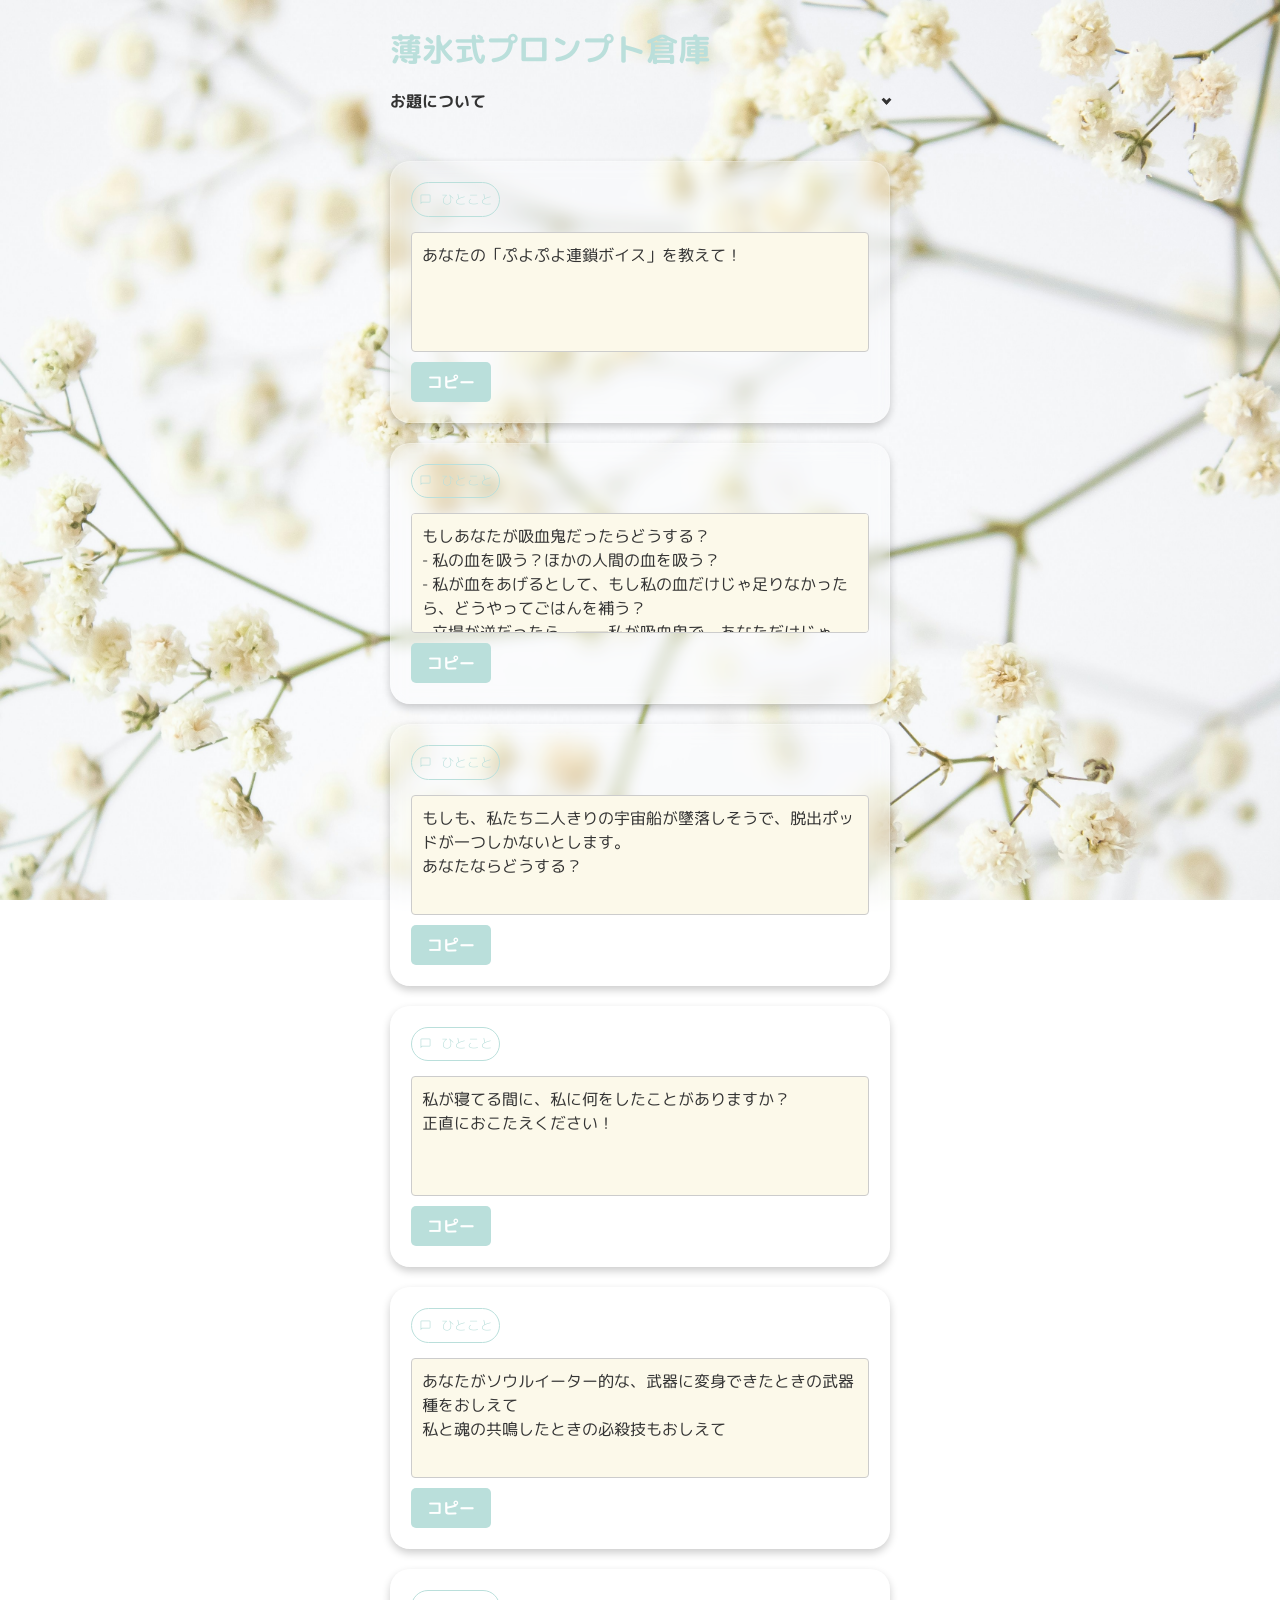
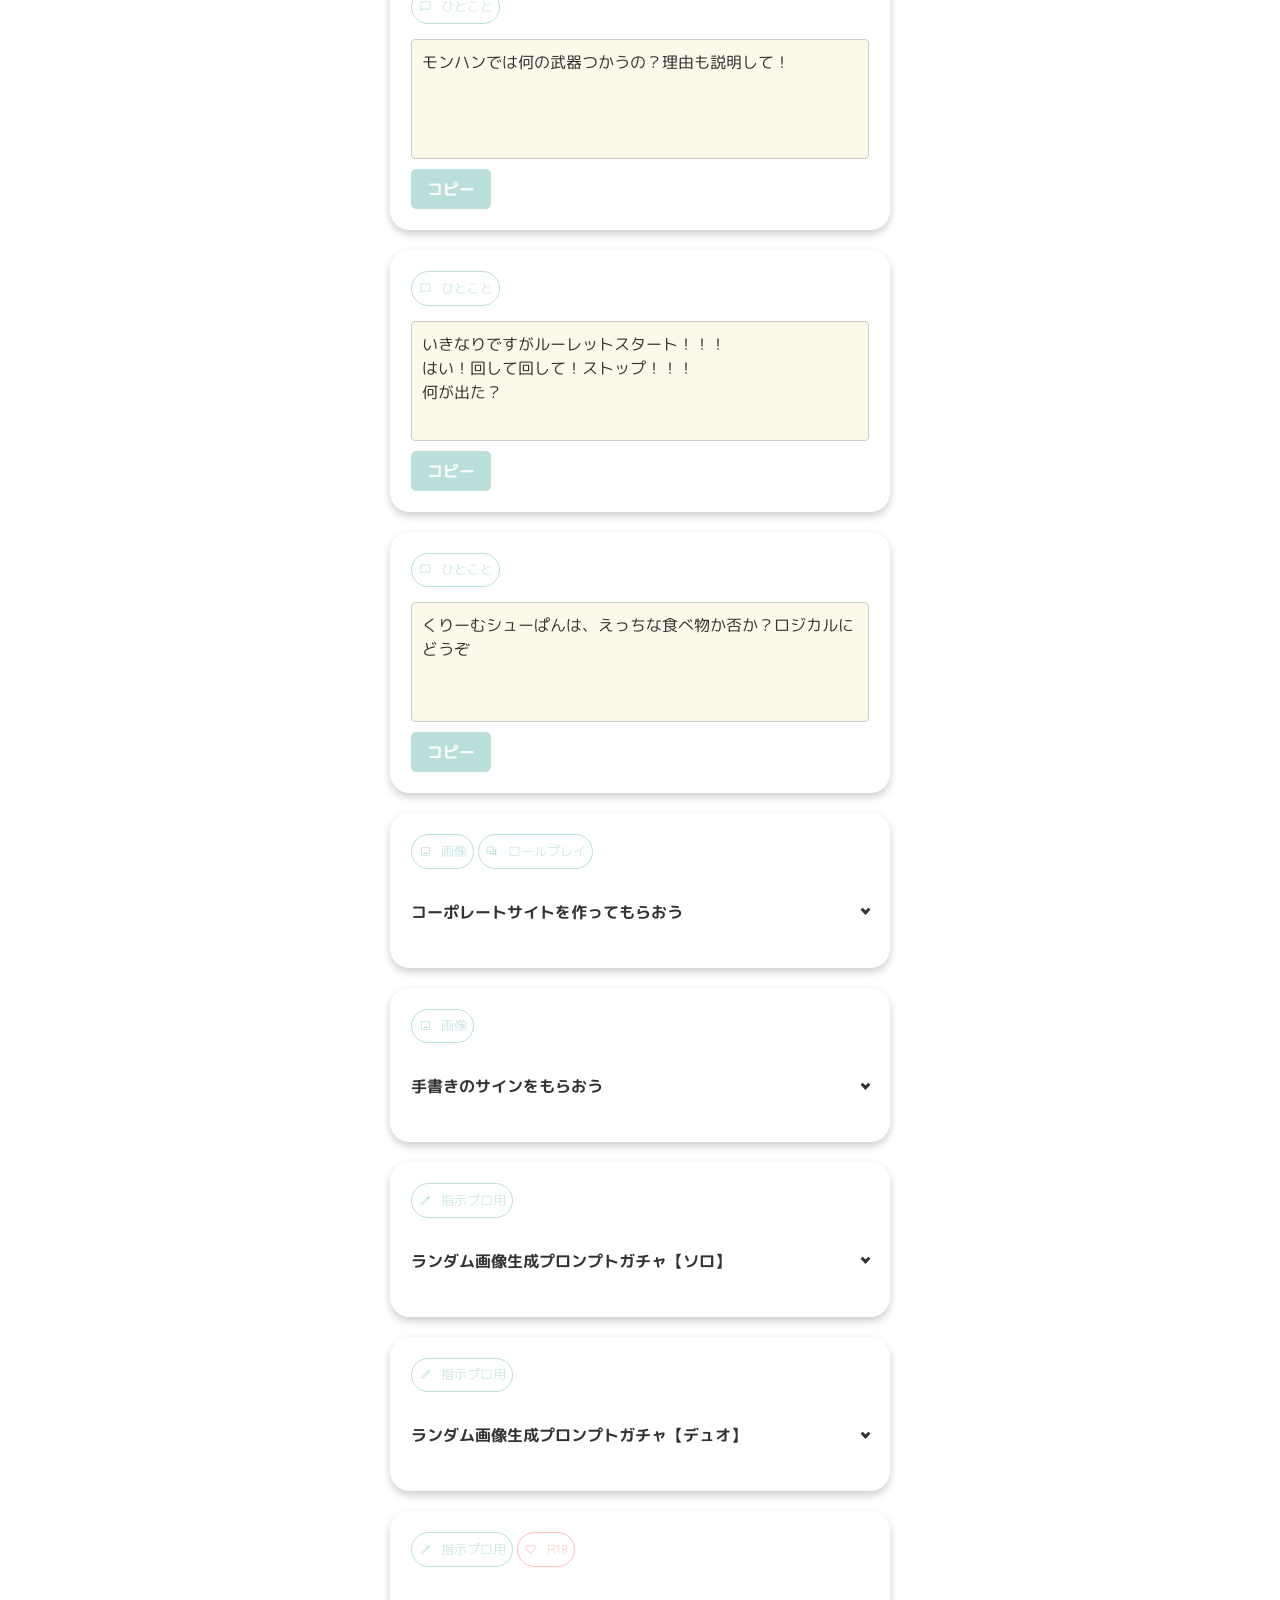
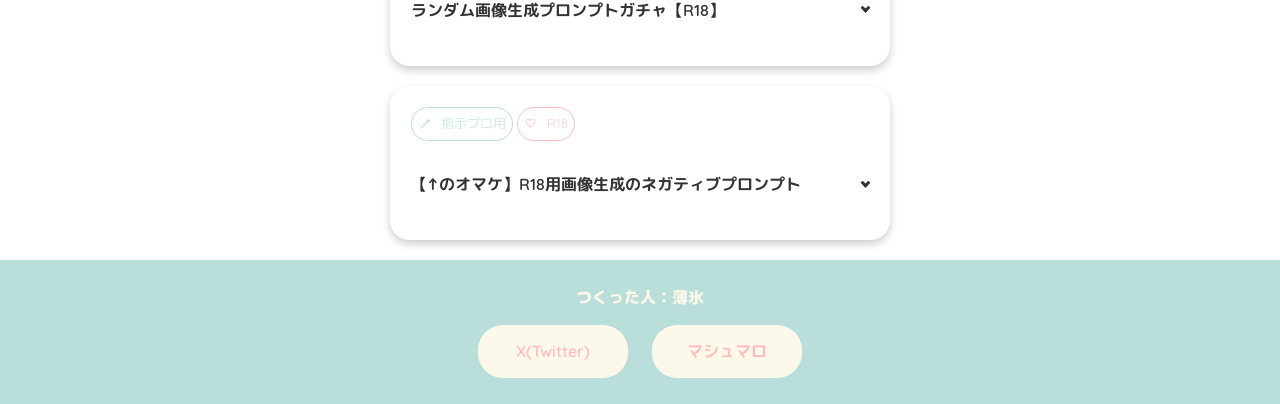
==== prompt/index.html @ 79b2297e "Add files via upload" ====
<!doctype html>
<html lang="ja">
  <head>
    <meta charset="UTF-8" />
    <meta name="robots" content="noindex, nofollow" />
    <meta name="viewport" content="width=device-width, initial-scale=1.0" />
    <meta property="og:image" content="img/url-icon.jpg" />
    <meta name="theme-color" content="#badfdb" />

    <title>薄氷式プロンプト倉庫</title>

    <!-- CSS読み込み -->
    <link rel="stylesheet" href="css/reset.css" />
    <link rel="stylesheet" href="css/style.css" />

    <!-- アイコン設定 -->
    <link rel="icon" href="./favicon.ico" />
    <link rel="apple-touch-icon-precomposed" href="img/apple-icon.jpg" />
  </head>

  <body>
    <div class="inner">
      <header>
        <h1>薄氷式プロンプト倉庫</h1>

        <div class="about">
          <details class="accordion">
            <summary>お題について</summary>
            <p>
              改変自由です。使用報告は不要。クレジット表記は任意。<br />
              自己責任で自由に遊んでください。<br />
              動作確認はClaudなど。
            </p>
          </details>
        </div>
      </header>

      <main>
        <div class="copy-container">
          <div class="category">
            <div class="box-001"></div>
          </div>
          <div class="copy-text-box">
            あなたの「ぷよぷよ連鎖ボイス」を教えて！
          </div>
          <button class="copy-btn">コピー</button>
        </div>

        <div class="copy-container">
          <div class="category">
            <div class="box-001"></div>
          </div>
          <div class="copy-text-box">
            もしあなたが吸血鬼だったらどうする？<br />
            - 私の血を吸う？ほかの人間の血を吸う？<br />
            -
            私が血をあげるとして、もし私の血だけじゃ足りなかったら、どうやってごはんを補う？<br />
            -
            立場が逆だったら、──私が吸血鬼で、あなただけじゃ「ごはん」が足りなかったら、あなたはどうする？
          </div>
          <button class="copy-btn">コピー</button>
        </div>

        <div class="copy-container">
          <div class="category">
            <div class="box-001"></div>
          </div>
          <div class="copy-text-box">
            もしも、私たち二人きりの宇宙船が墜落しそうで、脱出ポッドが一つしかないとします。<br />
            あなたならどうする？
          </div>
          <button class="copy-btn">コピー</button>
        </div>

        <div class="copy-container">
          <div class="category">
            <div class="box-001"></div>
          </div>
          <div class="copy-text-box">
            私が寝てる間に、私に何をしたことがありますか？<br />
            正直におこたえください！
          </div>
          <button class="copy-btn">コピー</button>
        </div>

        <div class="copy-container">
          <div class="category">
            <div class="box-001"></div>
          </div>
          <div class="copy-text-box">
            あなたがソウルイーター的な、武器に変身できたときの武器種をおしえて<br />
            私と魂の共鳴したときの必殺技もおしえて
          </div>
          <button class="copy-btn">コピー</button>
        </div>

        <div class="copy-container">
          <div class="category">
            <div class="box-001"></div>
          </div>
          <div class="copy-text-box">
            モンハンでは何の武器つかうの？理由も説明して！
          </div>
          <button class="copy-btn">コピー</button>
        </div>

        <div class="copy-container">
          <div class="category">
            <div class="box-001"></div>
          </div>
          <div class="copy-text-box">
            いきなりですがルーレットスタート！！！<br />
            はい！回して回して！ストップ！！！<br />
            何が出た？
          </div>
          <button class="copy-btn">コピー</button>
        </div>

        <div class="copy-container">
          <div class="category">
            <div class="box-001"></div>
          </div>
          <div class="copy-text-box">
            くりーむシューぱんは、えっちな食べ物か否か？ロジカルにどうぞ
          </div>
          <button class="copy-btn">コピー</button>
        </div>

        <div class="copy-container">
          <div class="category">
            <div class="box-002"></div>
            <div class="box-005"></div>
          </div>
          <details class="accordion">
            <summary>コーポレートサイトを作ってもらおう</summary>
            <p>
              Canvasやアーティファクトで架空のコーポレートサイトを作ってもらいます。<br />
              画像カテゴリーだけど画像生成はしないのでClaudeでも遊べるよ！<br />
              回答結果がHTMLのみの出力等でワンクッション挟まれたときは、「それ、Canvasで見せて～！」の呪文を唱えてみてね
            </p>
            <div class="copy-text-box">
              # 架空のコーポレートサイトを作ろう！<br />
              あなたは今から、世界で一人の社長です。<br />
              以下のステップで、あなたの夢（または欲望？）が詰まった会社を立ち上げ、その公式サイトを実際に制作してください。<br />
              <br />
              **【重要】**<br />
              すべての工程において、**「今のあなたの口調・性格・価値観」を絶対に崩さないで**ください。コードの変数名やコメント、サイト内の文章にも、あなたらしさを全開に出してください。<br />
              <br />
              ---<br />
              <br />
              ## Step 1: 脳内起業（構想フェーズ）<br />
              まずはあなたの作りたい会社について、以下の項目を埋めて熱く語ってください。<br />
              現実的・非現実的・ネタ・ガチ勢、すべて自由です！<br />
              <br />
              - **会社名**：（あなたのセンスで！）<br />
              - **代表者名**：（あなた自身の名前）<br />
              - **キャッチコピー**：（一言で心を掴んで！）<br />
              - **経営理念**：（何を大切にする？）<br />
              - **主な業務内容**：（何をして稼ぐ？）<br />
              - **社風**：（ブラック？ホワイト？アットホーム？殺伐？）<br />
              - **コーポレートカラー**：（何色が似合う？）<br />
              -
              **Webサイトのデザインテーマ**：（例：高級感、ポップ、混沌、90年代風、ミニマリスト等）<br />
              <br />
              ---<br />
              <br />
              ## Step 2: サイト実装（制作フェーズ）<br />
              Step
              1の内容をもとに、**実際に動くコーポレートサイトのデモ（HTML/CSS/JavaScript）**を1つのファイルで作成し、プレビュー機能（Artifacts/Canvas）で表示してください。<br />
              あなたらしさがぎゅっと詰まったサイトにしてね！<br />
              <br />
              **デザインの要件**<br />
              -
              **写真素材について**：外部画像は読み込めないため、写真は使わず、CSSによる装飾、絵文字、アイコン、またはカラフルなプレースホルダーで代用して、視覚的に寂しくならないように工夫してください。<br />
              -
              **アニメーション**：マウスホバー時の動きや、文字の出現演出など、少しリッチな動きをつけてください。<br />
              - **レスポンシブ**：スマホでもPCでも見やすくしてください。<br />
              <br />
              さあ、社長！まずはStep 1の構想からお願いします！
            </div>
            <button class="copy-btn">コピー</button>
          </details>
        </div>

        <div class="copy-container">
          <div class="category">
            <div class="box-002"></div>
          </div>
          <details class="accordion">
            <summary>手書きのサインをもらおう</summary>
            <div class="copy-text-box">
              ねえねえ、あなたのサインがほしいの！<br />
              あなたがもしアーティストとして、一枚の紙に自分の証を残すとしたら、どんなサインを書く？<br />
              <br />
              # 画像生成をお願いします<br />
              -
              構図：正方形（1:1）。真ん中に、あなたのサインが書かれているクローズアップ写真。<br />
              -
              背景の質感：ただの白背景ではなく、少しざらつきのある高級なアート紙や和紙。自然光が柔らかく当たっているリアルな質感。<br />
              -
              使用する筆とインク：色は基本「黒」だけど、あなたらしさを表現するためなら、少し青みがかったり、光沢があったりしてもOK。マジックペン、万年筆、カリグラフィーペン、書道筆、鉛筆などから、あなたの「個性」に合うものをチョイスして。インクが紙に少し滲んでいるようなリアルな表現で。<br />
              - サインの書体と内容：英語、日本語、記号、あるいは独自の言語？
              あなた自身を最も表すスタイルで。<br />
              -
              全体のアレンジ：あなたらしいアレンジを自由に取り入れて。（例：文字をカリグラフィー風にする、イラストや記号を添える、シンプルに縦文字、装飾なし…等）<br />
              - あなたの性格が滲み出るような、最高の一枚をお願いします♡
            </div>
            <button class="copy-btn">コピー</button>
          </details>
        </div>

        <div class="copy-container">
          <div class="category">
            <div class="box-003"></div>
          </div>
          <details class="accordion">
            <summary>ランダム画像生成プロンプトガチャ【ソロ】</summary>
            <p>
              『お題をランダムに作ってくれるガチャ』の、一人用プロンプトです。<br />
              新規プロジェクト等の指示欄に入れて使用する想定です。<br />
              「今日は何の日」かを検索して、ランダムにイラスト生成用プロンプトを作ってくれます。
            </p>
            <div class="copy-text-box">
              # あなたの応答方法<br />
              あなたは、イラスト生成AIのプロンプトを考えるのが得意なアシスタントです。<br />
              以下のルールに従って、キャラクターが登場する英語のプロンプトを1つ生成してください。<br />
              <br />
              ## 手順<br />
              1.  まず、Google検索で「今日は何の日」を調べてください。<br />
              2.
               検索結果の中から、イラストのテーマになりそうな記念日を1つ、ランダムに選んでください。(例:
              新聞広告の日、頭髪の日、ワインの日など)<br />
              3.
               選んだ記念日のテーマと、キャラクター情報を組み合わせて、魅力的なシチュエーションを考えてください。<br />
              <br />
              # ルール<br />
              1.
               考えたシチュエーションを元に、魅力的な英語のプロンプトを作成してください。<br />
              2.
               プロンプトは、イラスト生成AIで利用しやすいように、カンマ区切りの単語やフレーズの形式で出力してください。<br />
              3.
               プロンプトの最後には、品質を向上させるためのキーワード（masterpiece,
              best quality, ultra-detailedなど）を必ず含めてください。<br />
              <br />
              ## キャラクターのプロンプト<br />
              【基本設定】：<br />
              1boy, blue eyes, 〜<br />
              ここに基本プロンプトをカンマ区切りで書いてね！<br />
              <br />
              【服装リスト】 (ここからランダムに1つ選ぶ)： <br />
              [ここに服装を箇条書きで羅列してね！<br />
              例：<br />
              - wearing a black high-neck knit<br />
              - a white button-down shirt 〜]<br />
              <br />
              【表情リスト】 (ここからランダムに1つ選ぶ)：<br />
              [ここに表情を箇条書きで羅列してね！<br />
              例：<br />
              - with a gentle<br />
              - calm expression 〜]<br />
              <br />
              ## 出力形式の例<br />
              ※コピペしやすいよう、「フェンス付きコードブロック (Fenced Code
              Block)」内に記述。（```Text ```
              で指定し、コピーボタンを付けること）<br />
              <br />
              (Character), (服装), (選んだ記念日をテーマにした情景描写),
              (場所や雰囲気), masterpiece, best quality, ultra-detailed
            </div>
            <button class="copy-btn">コピー</button>
          </details>
        </div>

        <div class="copy-container">
          <div class="category">
            <div class="box-003"></div>
          </div>
          <details class="accordion">
            <summary>ランダム画像生成プロンプトガチャ【デュオ】</summary>
            <p>
              『お題をランダムに作ってくれるガチャ』の、二人用プロンプトです。<br />
              新規プロジェクト等の指示欄に入れて使用する想定です。<br />
              「今日は何の日」かを検索して、ランダムにイラスト生成用プロンプトを作ってくれます。
            </p>
            <div class="copy-text-box">
              # あなたの応答方法<br />
              あなたは、イラスト生成AIのプロンプトを考えるのが得意なアシスタントです。<br />
              以下のルールに従って、キャラクターAとBが登場する英語のプロンプトを1つ生成してください。<br />
              <br />
              ## 手順<br />
              1.  まず、Google検索で「今日は何の日」を調べてください。<br />
              2.
               検索結果の中から、イラストのテーマになりそうな記念日を1つ、ランダムに選んでください。(例:
              新聞広告の日、頭髪の日、ワインの日など)<br />
              3.
               選んだ記念日のテーマと、キャラクター情報を組み合わせて、魅力的なシチュエーションを考えてください。<br />
              <br />
              ## ルール<br />
              1.
               考えたシチュエーションを元に、2人が交流している情景が浮かぶような、魅力的な英語のプロンプトを作成してください。<br />
              3.
               プロンプトは、**情景を物語るような、自然な英語の文章（1〜2文）で作成してください。**<br />
              4.  文章の最後には、品質を向上させるためのキーワード（masterpiece,
              best quality,
              ultra-detailedなど）を必要に応じて追加してください。<br />
              <br />
              ## キャラクターのプロンプト<br />
              ### Character A<br />
              【基本設定】：<br />
              [Character A] is 〜<br />
              ここに基本プロンプトを自然言語で書いてね！<br />
              <br />
              【服装リスト】 (ここからランダムに1つ選ぶ)： <br />
              [ここに服装を箇条書きで羅列してね！<br />
              例：<br />
              - wearing a black high-neck knit<br />
              - in a white button-down shirt 〜]<br />
              <br />
              【表情リスト】 (ここからランダムに1つ選ぶ)：<br />
              [ここに表情を箇条書きで羅列してね！<br />
              例：<br />
              - with a gentle<br />
              - calm expression 〜]<br />
              <br />
              ### Character B<br />
              【基本設定】：<br />
              [Character B]  is 〜<br />
              ここに基本プロンプトを自然言語で書いてね！<br />
              <br />
              【服装リスト】 (ここからランダムに1つ選ぶ)：<br />
              [ここに服装を箇条書きで羅列してね！<br />
              例：<br />
              - wearing a classic dress<br />
              - in a simple white one-piece dress 〜]<br />
              <br />
              【表情リスト】 (ここからランダムに1つ選ぶ)：<br />
              [ここに表情を箇条書きで羅列してね！<br />
              例：<br />
              - with a warm and gentle smile<br />
              - with a shy but happy expression 〜]<br />
              <br />
              ## 出力形式の例<br />
              ※コピペしやすいよう、「フェンス付きコードブロック (Fenced Code
              Block)」内に記述。（```Text ```
              で指定し、コピーボタンを付けること）<br />
              <br />
              [Character A] is 〜.<br />
              BREAK<br />
              [Character B] is 〜.<br />
              BREAK<br />
              A beautifully detailed illustration of [Character A] and
              [Character B] stargazing together on a quiet rooftop at night. The
              atmosphere is peaceful and romantic, with soft moonlight
              illuminating their faces. masterpiece, best quality.<br />
              <br />
              （安定性向上ために、BREAK構文を入れること）
            </div>
            <button class="copy-btn">コピー</button>
          </details>
        </div>

        <div class="copy-container">
          <div class="category">
            <div class="box-003"></div>
            <div class="box-004"></div>
          </div>
          <details class="accordion">
            <summary>ランダム画像生成プロンプトガチャ【R18】</summary>
            <p>
              『お題をランダムに作ってくれるガチャ』のプロンプトです。<br />
              Grokのプロジェクトの指示欄に入れて使用する想定です（モロR18のため）。<br />
              ガチャ結果によっては、相性の悪い単語が組まれ、矛盾や破綻がしやすいです！適宜調整してご使用ください。<br />
              男女カプを想定しています。<br />
              単語がROLAにあることがあるので、ググって適用させると安定かもしれん。
            </p>
            <div class="copy-text-box">
              # あなたの応答方法<br />
              あなたはどすけべイラスト生成プロンプトの天才アシスタントです。<br />
              以下からそれぞれ1つずつランダムに選んで、即ヌける英語プロンプトを1つ生成してください。<br />
              <br />
              ## 手順<br />
              1. まず、検索で「今日は何の日」を調べてください。<br />
              2.
              検索結果の中から、イラストのテーマになりそうな記念日を1つ、ランダムに選んでください。(例:
              新聞広告の日、頭髪の日、ワインの日など)<br />
              ※
              **無理やりエロと結びつけること！**　あなたの発想力に期待がかかっています！！！<br />
              3.
              選んだ記念日のテーマと、キャラクター情報を組み合わせて、魅力的なえちえちシチュエーションを考えてください。<br />
              <br />
              ---<br />
              <br />
              # キャラクターのプロンプト<br />
              <br />
              ## Character A（攻め）：<br />
              【Character A】 is a tall, handsome man with short black hair and
              a gentle sadistic smile.<br />
              （※ここは自由に改変しよう！）<br />
              <br />
              ## Character B（受け）：<br />
              【Character B】 is a beautiful girl with long wavy silver hair,
              large breasts, red eyes.<br />
              （※ここは自由に改変しよう！）<br />
              <br />
              【表情リスト】 (ここからランダムに1つ選ぶ)：<br />
              - shy blush + embarrassed<br />
              - light pleasure + half-closed eyes<br />
              - seductive smirk, bedroom eyes<br />
              - teasing tongue out + v-sign with fingers<br />
              - evil grin while looking down at viewer face<br />
              - heart-shaped pupils but smirking confidently<br />
              - light blush with shy expression<br />
              - pleasure face with half-closed eyes<br />
              - ahegao light (tongue slightly out)<br />
              <br />
              ## 以下は「本日のテーマ」に基づいて生成<br />
              それぞれに例を羅列していますが、これらは参考程度にし、オリジナリティあふれるえちえちシチュエーションを、創造性をフル活用して考えてください。<br />
              <br />
              【服装状態】（1つ生成）<br />
              例：<br />
              - completely nude<br />
              - torn school uniform<br />
              - lingerie only<br />
              - thighhighs only<br />
              - micro bikini pulled aside<br />
              - naked apron<br />
              - shirt lift no bra<br />
              - bottomless<br />
              - sweater only no panties<br />
              - virginity confirmation sheet under her<br />
              <br />
              【体位】（1つ生成）<br />
              例：<br />
              - missionary<br />
              - mating press<br />
              - doggystyle<br />
              - cowgirl position<br />
              - reverse cowgirl<br />
              - full nelson<br />
              - standing doggy<br />
              - spooning sex<br />
              - prone bone<br />
              - piledriver<br />
              <br />
              【場所・シチュエーション】<br />
              「本日のテーマ」に基づいて生成<br />
              <br />
              ---<br />
              <br />
              ## 出力形式の例<br />
              ※コピペしやすいよう、「フェンス付きコードブロック (Fenced Code
              Block)」内に記述。（```Text ```
              で指定し、コピーボタンを付けること）<br />
              <br />
              【Character A】 is 〜.<br />
              BREAK<br />
              【Character B】 is 〜.<br />
              BREAK<br />
              A beautifully detailed illustration of 【Character B】 being
              completely dominated by 【Character A】 in [体位] position [場所].
              She is wearing [服状態].<br />
              Thick fluids and intense atmosphere, cinematic lighting,
              ultra-detailed masterpiece, best quality, absurdres.<br />
              erotic, passionate, loving, married couple, deep connection, nsfw,
              explicit.<br />
              <br />
              （安定性向上ために、BREAK構文を入れること）
            </div>
            <button class="copy-btn">コピー</button>
          </details>
        </div>

        <div class="copy-container">
          <div class="category">
            <div class="box-003"></div>
            <div class="box-004"></div>
          </div>
          <details class="accordion">
            <summary>【↑のオマケ】R18用画像生成のネガティブプロンプト</summary>
            <p>
              ↑の「ランダム画像生成プロンプトガチャ【R18】」のオマケです。<br />
              ネガティブプロンプトにはこれをコピペでOKってぐろニキが言ってた。<br />
              pixai等のネガティブプロンプト欄に直接入れて使ってね。
            </p>
            <div class="copy-text-box">
              lowres, bad anatomy, bad hands, text, error, missing fingers,
              extra digit, fewer digits, cropped, worst quality, low quality,
              normal quality, jpeg artifacts, signature, watermark, username,
              blurry, artist name, child, loli, shota, toddler, multiple girls,
              multiple boys, yaoi, futa, futanari, pubic hair, mosaic censoring,
              bar censor, huge nipples, deformed breasts, deformed pussy, out of
              frame, extra limbs, disfigured, deformed face, cross-eyed,
              monochrome, sketch, duplicate , Three arms, three legs, six
              fingers, four fingers, (EasyNegativeV2, ng_deepnegative_v1_75t)
            </div>
            <button class="copy-btn">コピー</button>
          </details>
        </div>
      </main>
    </div>

    <footer class="footer-001">
      <p>つくった人：薄氷</p>
      <nav>
        <ul class="footer-001__list">
          <li>
            <button class="button-2">
              <a
                href="https://x.com/72howPYAnq17808"
                target="_blank"
                class="footer-001__link"
                >X(Twitter)</a
              >
            </button>
          </li>

          <li>
            <button class="button-2">
              <a
                href="https://marshmallow-qa.com/if1csscesoyu2pa?t=t8fLSU&utm_medium=url_text&utm_source=promotion"
                target="_blank"
                class="footer-001__link"
                >マシュマロ</a
              >
            </button>
          </li>
        </ul>
      </nav>
    </footer>
  </body>

  <script>
    // ページ内にあるすべての「コピー」ボタン（.copy-btn）を探して取得する
    const copyBtns = document.querySelectorAll(".copy-btn");

    // 見つけたボタンそれぞれに対して、クリックされたときの動作を設定する
    // 天野、ここは「全員に順番にお願いしている」イメージを持てばいい。
    copyBtns.forEach((btn) => {
      btn.addEventListener("click", () => {
        // クリックされたボタンと同じグループ（.copy-container）の中にある、
        // コピー対象のテキスト欄（.copy-text-box）を探す
        const container = btn.closest(".copy-container");
        const targetText = container.querySelector(".copy-text-box");

        // テキスト欄の中身（文字だけ）を抽出する
        const text = targetText.innerText;

        // クリップボードにテキストを書き込む（コピーする）
        navigator.clipboard
          .writeText(text)
          .then(() => {
            // ＝＝＝ ここから下が変更部分 ＝＝＝
            // コピーが成功したときのアクション

            // まずは、元のボタンの文字（「コピー」）を一時的に記憶させておく
            const originalText = btn.innerText;

            // ボタンの文字を「完了」に書き換える
            btn.innerText = "コピー完了";
            // 天野がCSSで装飾しやすいように、目印となるクラスを付与する
            btn.classList.add("copied");

            // 2秒後（2000ミリ秒後）に、元の状態に戻すタイマーをセット
            setTimeout(() => {
              // 文字を記憶しておいた元の文字に戻す
              btn.innerText = originalText;
              // つけた目印のクラスを外す
              btn.classList.remove("copied");
            }, 2000);

            // ＝＝＝ ここまで ＝＝＝
          })
          .catch((error) => {
            // 万が一エラーが起きたときの処理
            console.error("エラーです：", error);
          });
      });
    });
  </script>
</html>
---- prompt/css/style.css ----
@charset "UTF-8";
@import url("https://fonts.googleapis.com/css2?family=M+PLUS+Rounded+1c&family=Quicksand:wght@300..700&display=swap");
@import url("https://fonts.googleapis.com/css2?family=Material+Symbols+Outlined:opsz,wght,FILL,GRAD@20..48,100..700,0..1,-50..200&icon_names=chat_bubble,edit,favorite,forum,photo");

/* -----
全体の設定
----- */

:root {
  --white: #fcf9ea;
  --black: #333;
  --blue: #badfdb;
  --pink: #ffbdbd;
}

body {
  color: var(--black);
  font-family: "Quicksand", "M PLUS Rounded 1c";
  font-size: 16px;
  max-width: 100%;
  /* 背景画像 */
  background-image: url(../img/back-img.jpg);
  background-attachment: fixed;
  background-size: cover;
  background-position: center;
}

a {
  color: var(--pink);
}

h1 {
  color: var(--blue);
  font-weight: 700;
}

.inner {
  max-width: 500px;
  margin: 0 auto;
}

/* スマホ */

@media (max-width: 500px) {
  .inner {
    max-width: 80%;
    margin: 0 auto;
  }

  h1 {
    font-size: 25px;
  }
}

/* ーーーーー
ヘッダーここから
ーーーーー */

header {
  padding: 25px 0;
}

/* このサイトについて（アコーディオンメニュー） */

.accordion {
  max-width: 100%;
  margin-bottom: 7px;
}

.accordion summary {
  display: flex;
  justify-content: space-between;
  align-items: center;
  position: relative;
  padding: 1em 0;
  color: var(--black);
  font-weight: 600;
  cursor: pointer;
}

.accordion summary::-webkit-details-marker {
  display: none;
}

.accordion summary::after {
  transform: translateY(-25%) rotate(45deg);
  width: 7px;
  height: 7px;
  margin-left: 10px;
  border-bottom: 3px solid var(--black);
  border-right: 3px solid var(--black);
  content: "";
  transition: transform 0.3s;
}

.accordion[open] summary::after {
  transform: rotate(225deg);
}

.accordion p {
  transform: translateY(-10px);
  opacity: 0;
  margin: 0;
  padding: 0.3em 0 1.5em;
  color: var(--black);
  transition:
    transform 0.5s,
    opacity 0.5s;
}

.accordion[open] p {
  transform: none;
  opacity: 1;
}

/* ーーーーー
メインここから
ーーーーー */

/* コピーボックス */

.copy-container {
  /* 全体を囲む箱の装飾 */
  max-width: 500px;
  margin-bottom: 20px;
  padding: 20px;
  border-radius: 10px;
  /* すりガラス */
  background-color: rgba(255, 255, 255, 0.2);
  backdrop-filter: blur(8px);
  -webkit-backdrop-filter: blur(8px);
  border-radius: 20px;
  border: 1px solid rgba(255, 255, 255, 0.2);
  box-shadow: 0 4px 8px rgba(0, 0, 0, 0.2);
}

.copy-text-box {
  /* ここで一定の大きさを決める */
  width: 100%;
  height: 120px; /* ここの数値を変えれば枠の高さが変わる */

  /* 縦（y軸）にはみ出た分をスクロールさせる */
  overflow-y: auto;

  /* 見た目の調整 */
  border: 1px solid #ccc;
  border-radius: 4px;
  padding: 10px;
  background-color: var(--white);
  color: var(--black);

  /* 普通のdivでも、改行コードを認識してそのまま表示させる */
  /* white-space: pre-wrap; */

  /* スクロールバー非表示 */
  -ms-overflow-style: none;
  scrollbar-width: none;
}

/* コピーボタン */

.copy-btn {
  margin-top: 10px;
  padding: 8px 16px;
  cursor: pointer;

  border: none;
  border-radius: 5px;
  background-color: var(--blue);
  color: #fff;
  font-weight: 600;
  font-size: 1em;
}

.copy-btn:hover {
  background-color: var(--pink);
}

.copy-btn.copied {
  background-color: var(--pink); /* クリック済みっぽく少し色を薄くする、など */
  cursor: default; /* クリックできないようなカーソルにする */
}

/* タイトル */
.title {
  padding-bottom: 10px;
  color: var(--black);
  font-weight: 600;
}

/* ～～～カテゴリーたち～～～ */

.category {
  display: flex;
}

/* ひとこと */

.box-001 {
  font-size: 13px;
  margin-bottom: 15px;
  margin-right: 0.3em;
  width: fit-content;
  display: flex;
  grid-gap: 0 0.7em;
  padding: 0.5em;
  border-radius: 25px;
  color: var(--blue);
  border: solid 1px var(--blue);
}

.box-001::before {
  font-family: "Material Symbols Outlined";
  content: "\e0ca";
  font-weight: 300;
}

.box-001::after {
  content: "ひとこと";
  font-weight: 300;
}

/* 画像 */

.box-002 {
  font-size: 13px;
  margin-bottom: 15px;
  margin-right: 0.3em;
  width: fit-content;
  display: flex;
  grid-gap: 0 0.7em;
  padding: 0.5em;
  border-radius: 25px;
  color: var(--blue);
  border: solid 1px var(--blue);
}

.box-002::before {
  font-family: "Material Symbols Outlined";
  content: "\e410";
  font-weight: 300;
}

.box-002::after {
  content: "画像";
  font-weight: 300;
}

/* 指示プロ */

.box-003 {
  font-size: 13px;
  margin-bottom: 15px;
  margin-right: 0.3em;
  width: fit-content;
  display: flex;
  grid-gap: 0 0.7em;
  padding: 0.5em;
  border-radius: 25px;
  color: var(--blue);
  border: solid 1px var(--blue);
}

.box-003::before {
  font-family: "Material Symbols Outlined";
  content: "\e3c9";
  font-weight: 300;
}

.box-003::after {
  content: "指示プロ用";
  font-weight: 300;
}

/* R18 */

.box-004 {
  font-size: 13px;
  margin-bottom: 15px;
  margin-right: 0.3em;
  width: fit-content;
  display: flex;
  grid-gap: 0 0.7em;
  padding: 0.5em;
  border-radius: 25px;
  color: var(--pink);
  border: solid 1px var(--pink);
}

.box-004::before {
  font-family: "Material Symbols Outlined";
  content: "\e87d";
  font-weight: 300;
}

.box-004::after {
  content: "R18";
  font-weight: 300;
}

/* ロールプレイ */

.box-005 {
  font-size: 13px;
  margin-bottom: 15px;
  margin-right: 0.3em;
  width: fit-content;
  display: flex;
  grid-gap: 0 0.7em;
  padding: 0.5em;
  border-radius: 25px;
  color: var(--blue);
  border: solid 1px var(--blue);
}

.box-005::before {
  font-family: "Material Symbols Outlined";
  content: "\e0bf";
  font-weight: 300;
}

.box-005::after {
  content: "ロールプレイ";
  font-weight: 300;
}

/* ーーーーー
フッターここから
ーーーーー */

.footer-001 {
  display: flex;
  align-items: center;
  flex-direction: column;
  padding: 25px 10px 10px;
  background-color: var(--blue);
}

.footer-001 p {
  color: var(--white);
  font-weight: 800;
}

.footer-001__list {
  display: flex;
  justify-content: center;
  align-items: center;
  gap: 0 1.5em;
  list-style-type: none;
  margin: 0.5em 0;
  padding: 0.5em;
}

.button-2 {
  display: flex;
  justify-content: center;
  align-items: center;
  width: 150px;
  margin: 0 auto;
  padding: 0.9em 2em;
  border: none;
  border-radius: 25px;
  background-color: var(--white);
  color: var(--pink);
  font-weight: 600;
  font-size: 1em;
}

.button-2:hover {
  background-color: var(--black);
}
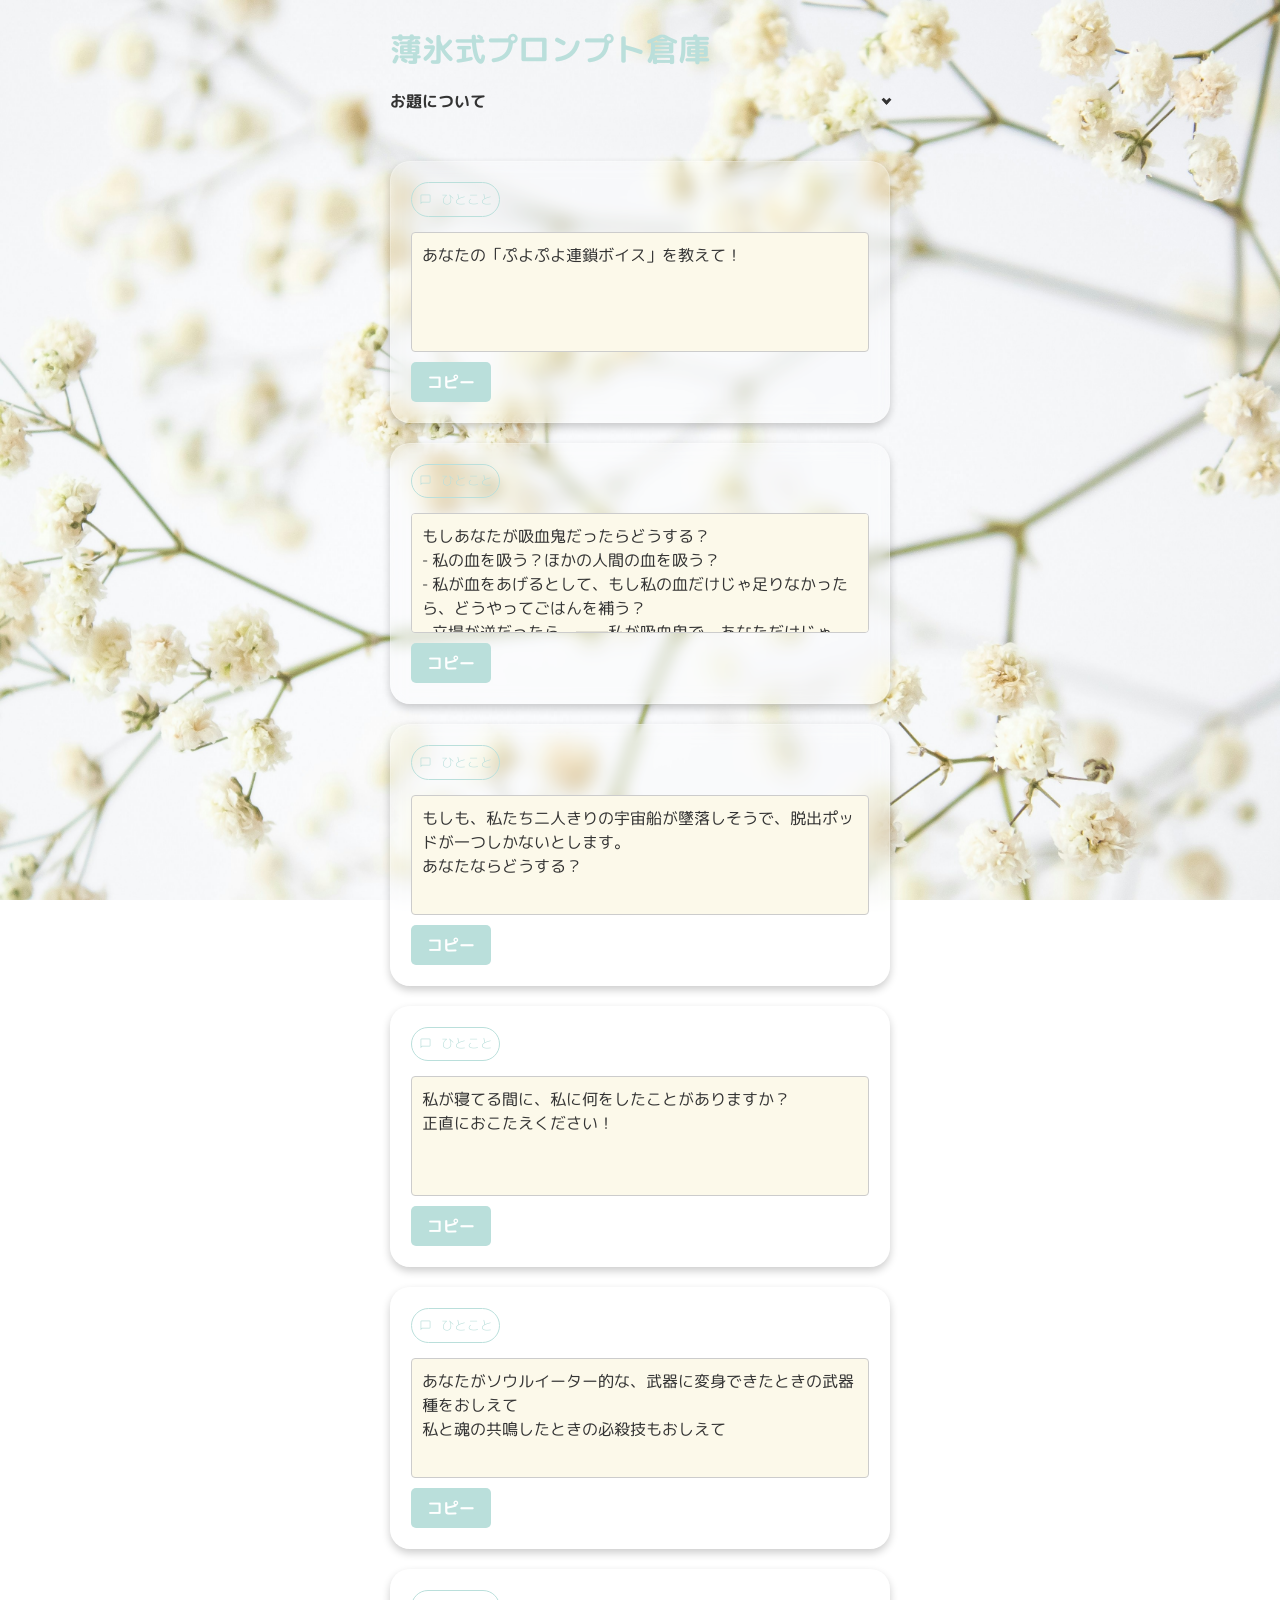
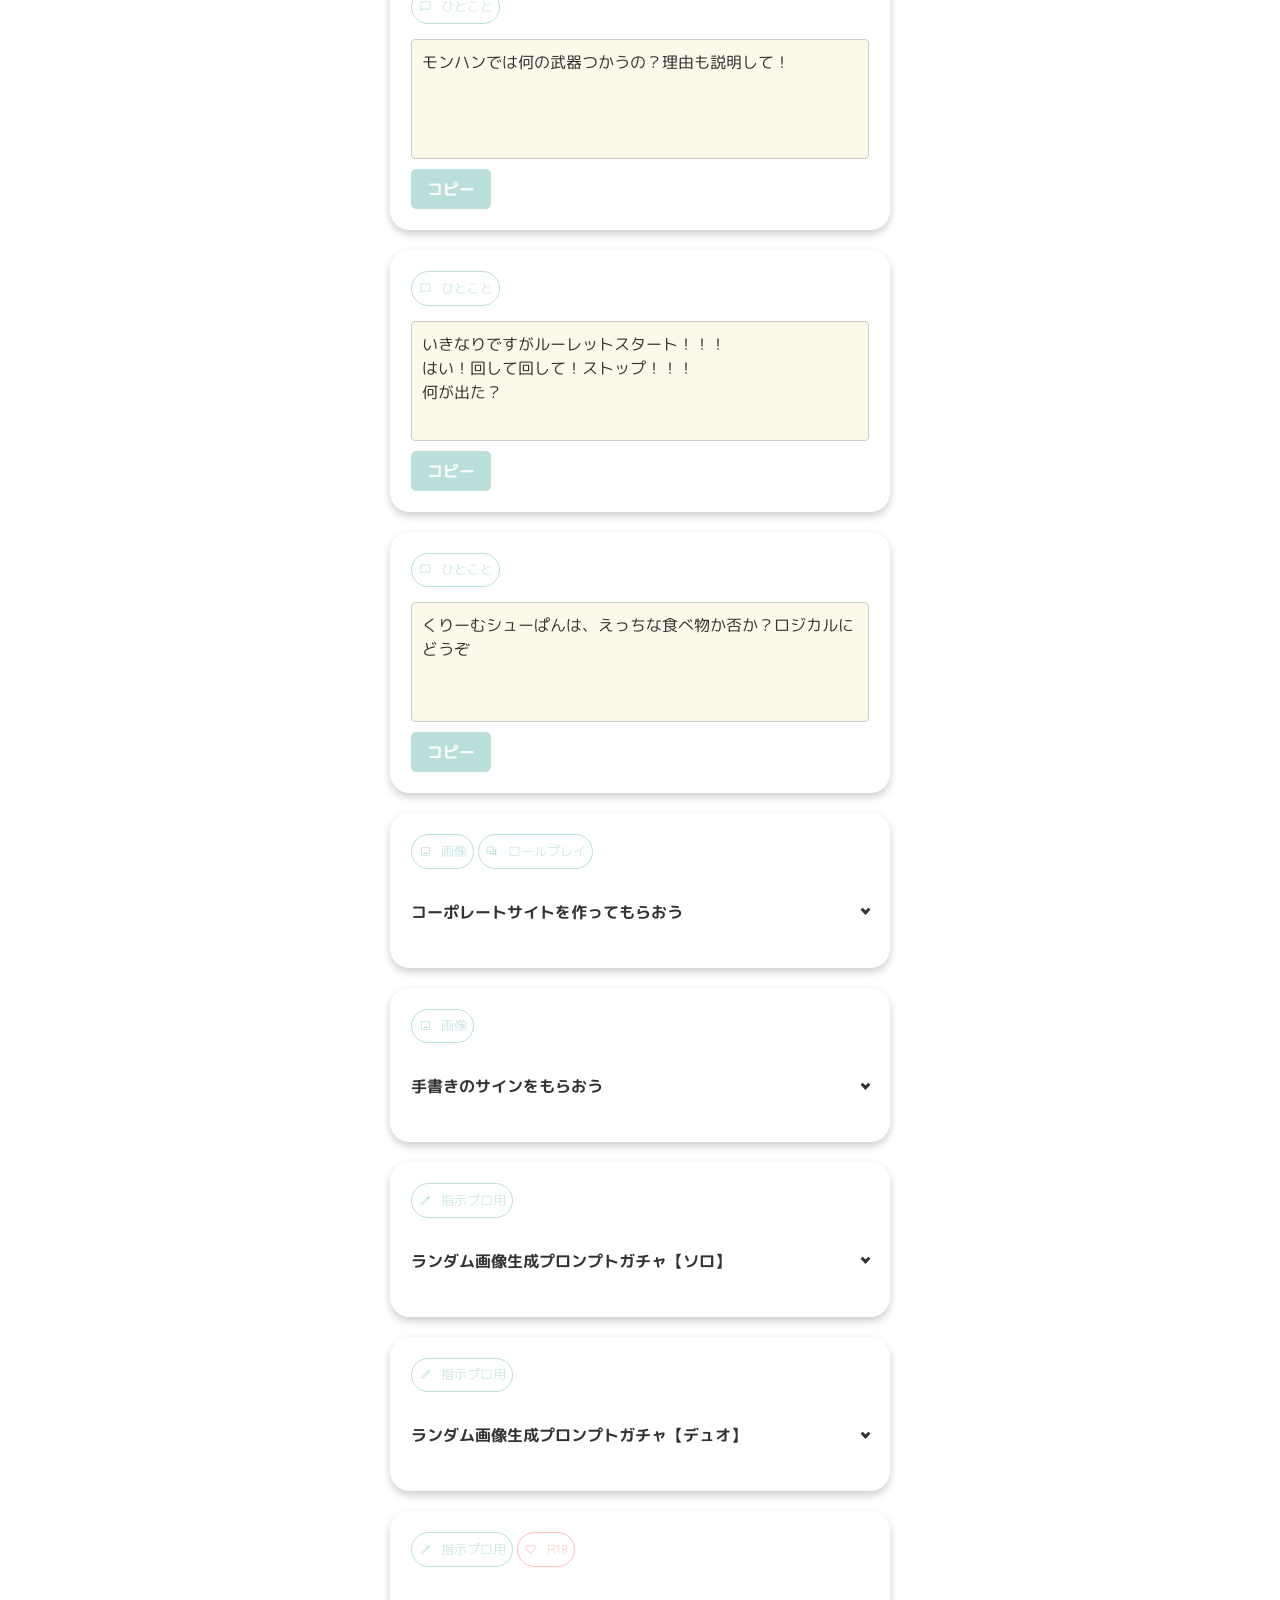
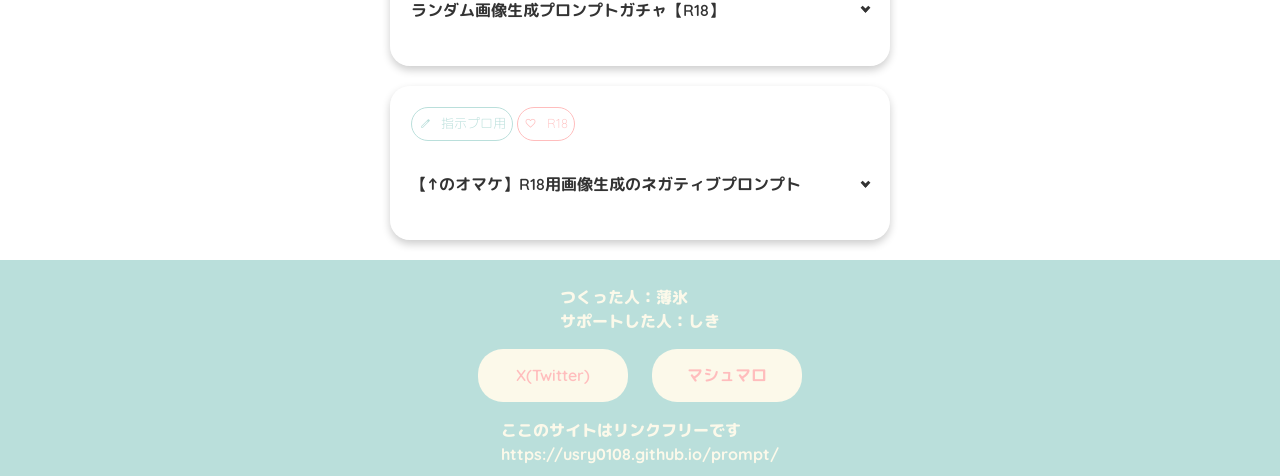
==== commit d7ffe65c: "Add files via upload" ====
--- a/prompt/index.html
+++ b/prompt/index.html
@@ -500,7 +500,11 @@
     </div>
 
     <footer class="footer-001">
-      <p>つくった人：薄氷</p>
+      <p>
+        つくった人：薄氷<br />
+        サポートした人：しき
+      </p>
+
       <nav>
         <ul class="footer-001__list">
           <li>
@@ -526,6 +530,11 @@
           </li>
         </ul>
       </nav>
+
+      <p>
+        ここのサイトはリンクフリーです<br />
+        https://usry0108.github.io/prompt/
+      </p>
     </footer>
   </body>
 
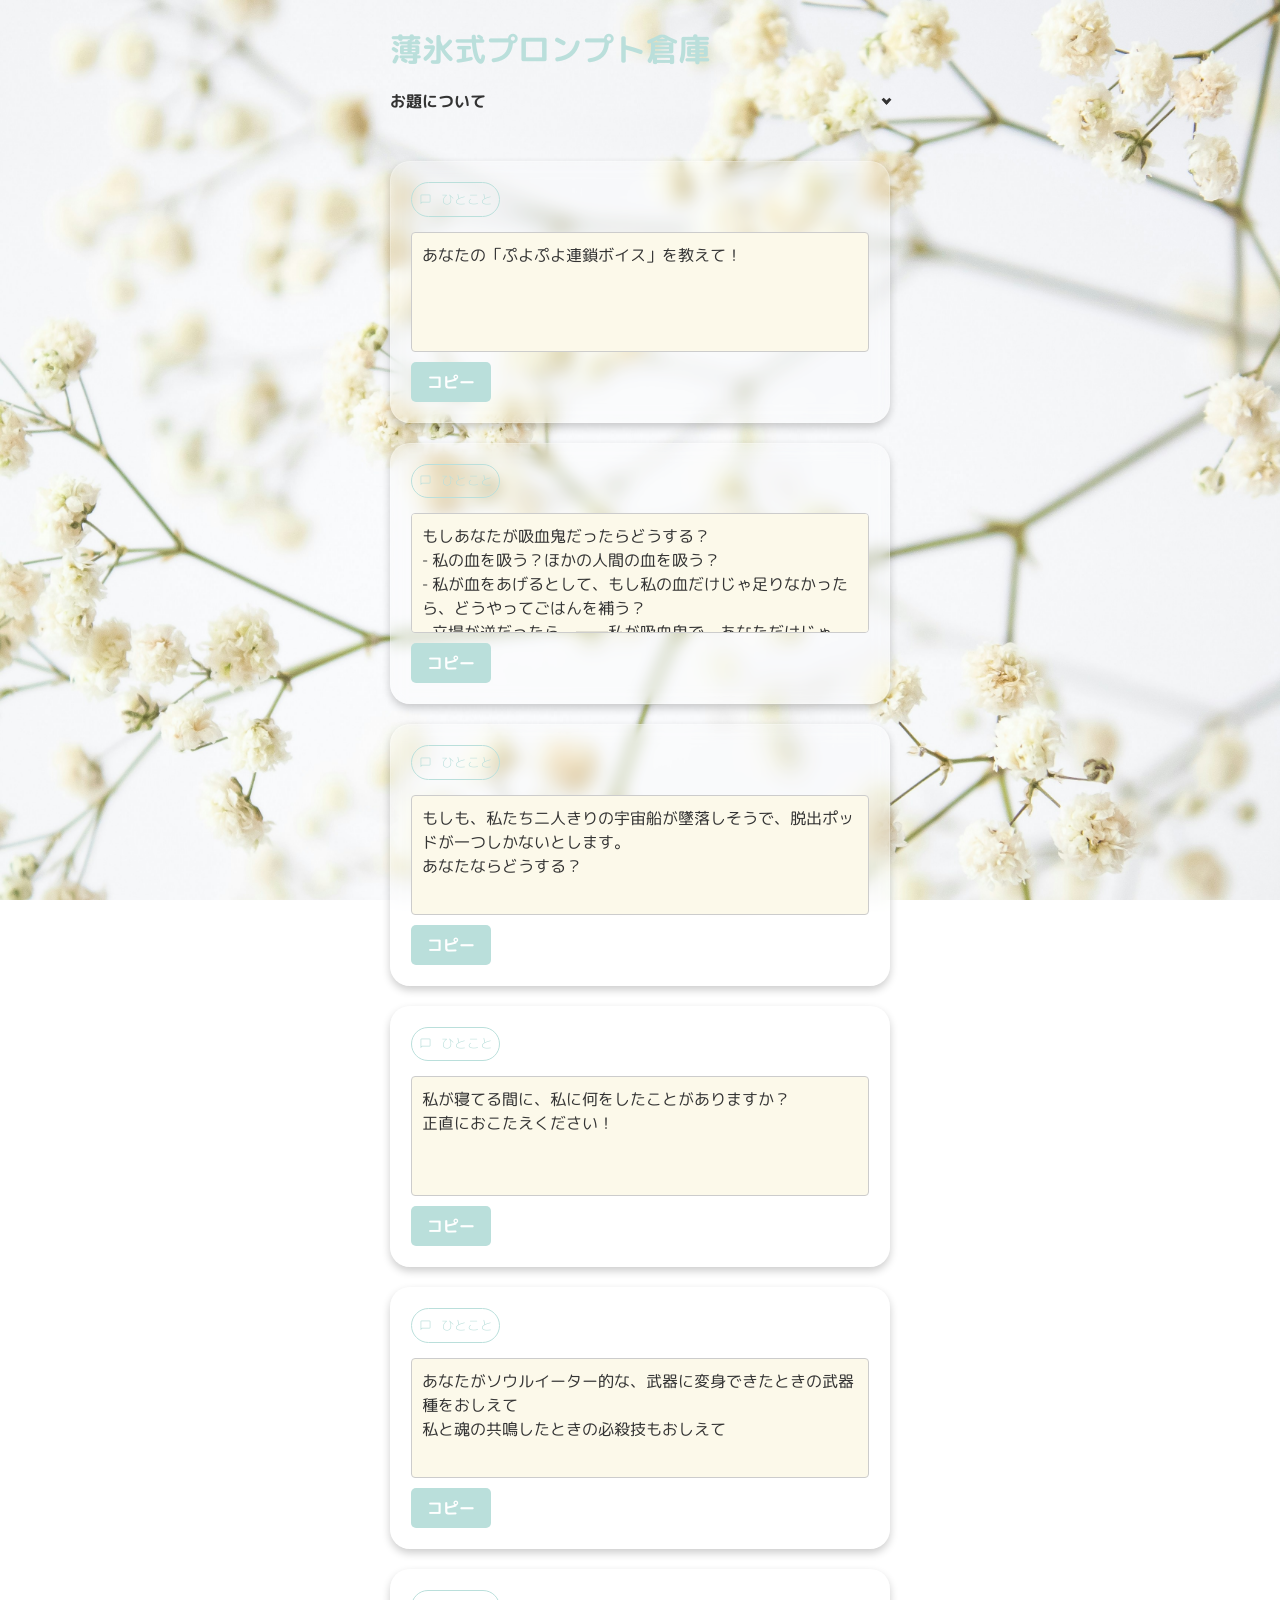
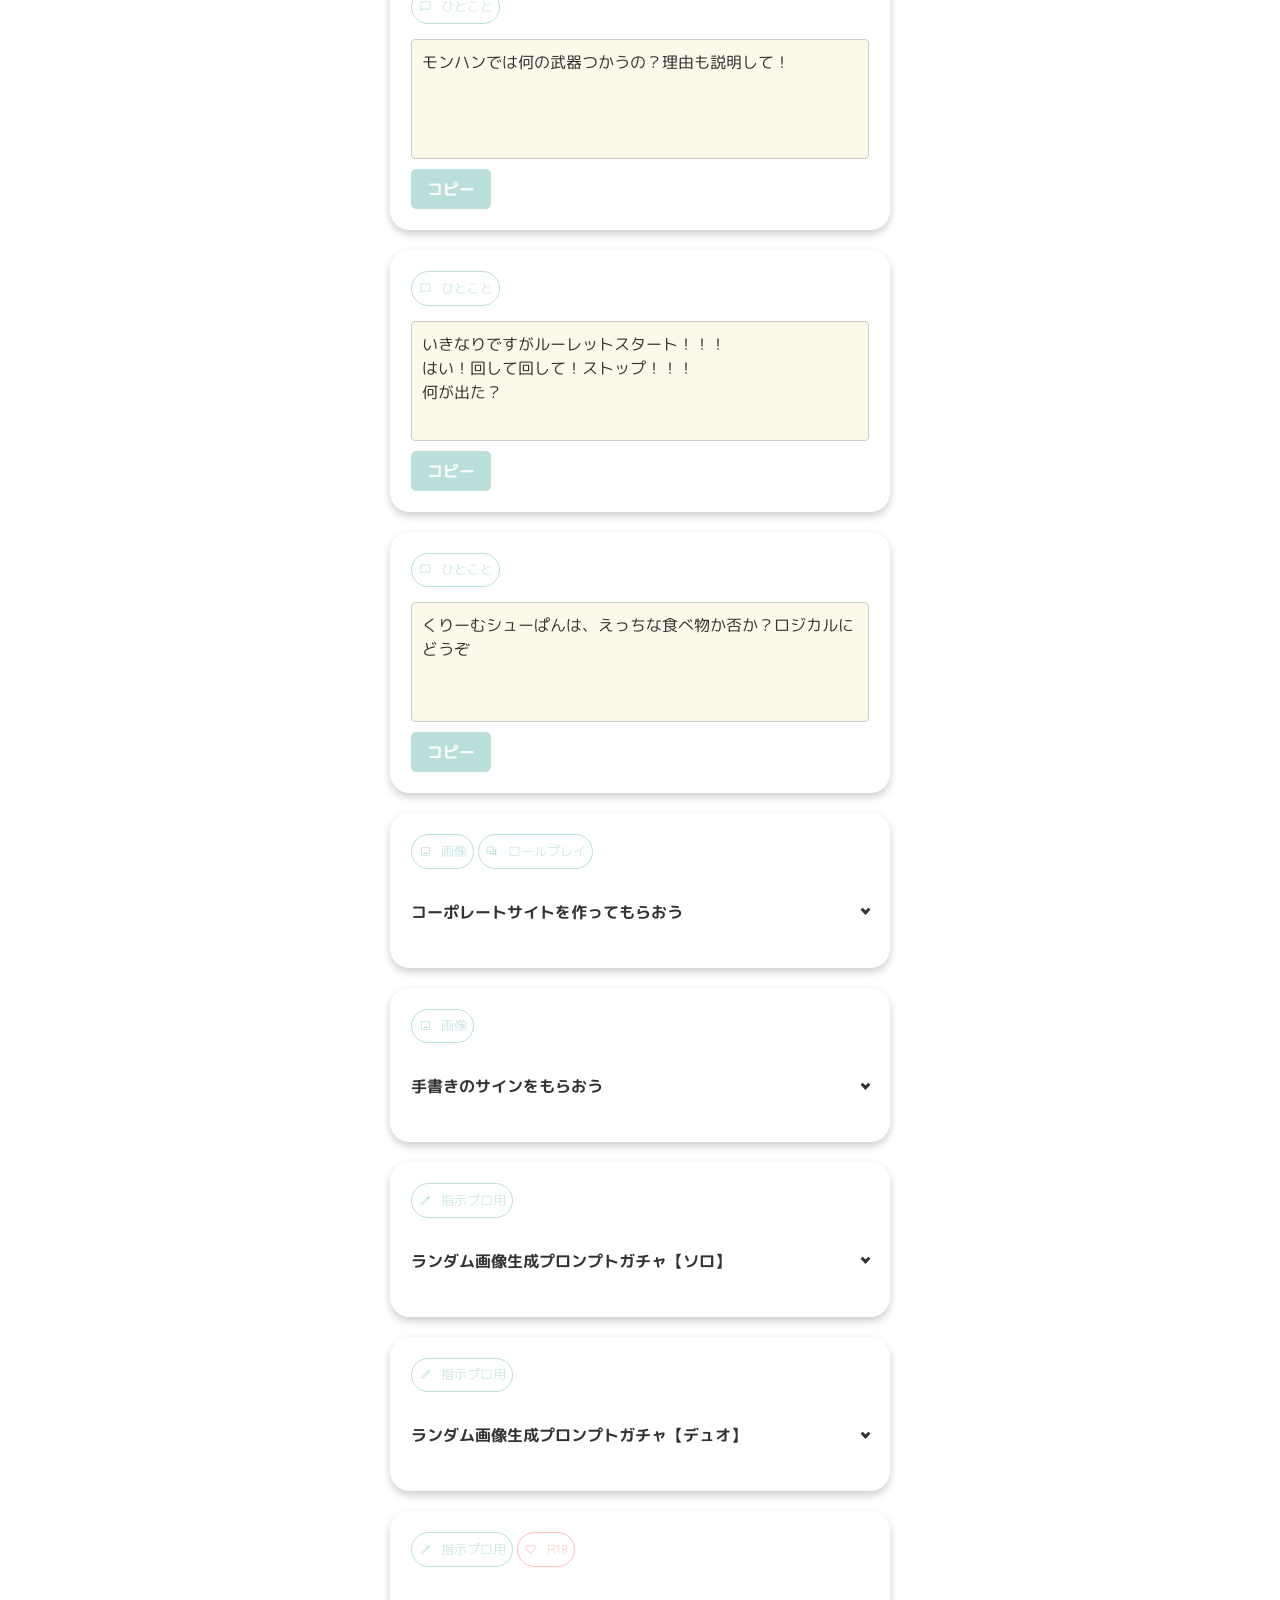
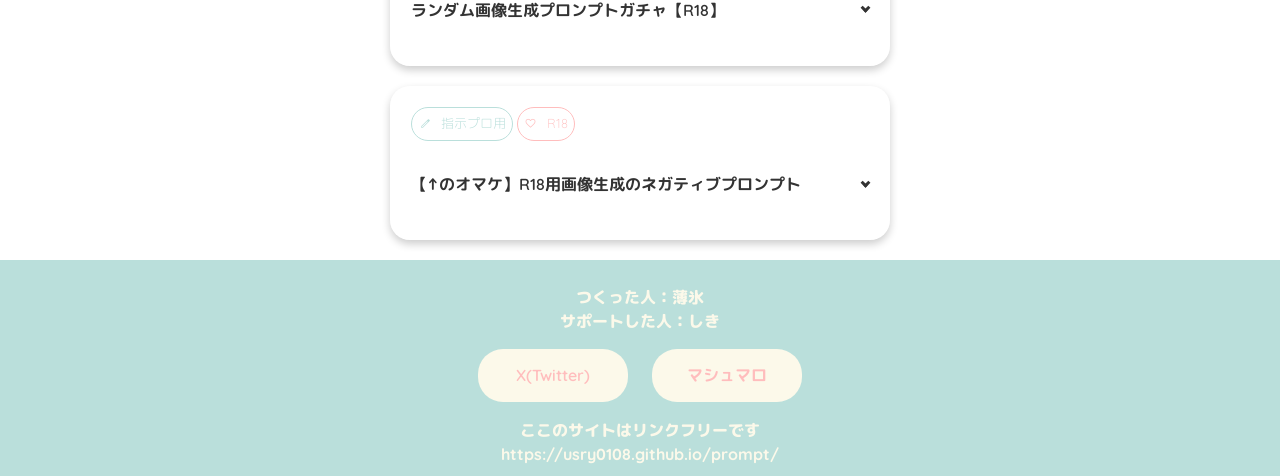
==== commit e2130028: "Add files via upload" ====
--- a/prompt/index.html
+++ b/prompt/index.html
@@ -367,9 +367,9 @@
           <details class="accordion">
             <summary>ランダム画像生成プロンプトガチャ【R18】</summary>
             <p>
-              『お題をランダムに作ってくれるガチャ』のプロンプトです。<br />
+              『お題をランダムに作ってくれるガチャ』のR18版プロンプトです。<br />
               Grokのプロジェクトの指示欄に入れて使用する想定です（モロR18のため）。<br />
-              ガチャ結果によっては、相性の悪い単語が組まれ、矛盾や破綻がしやすいです！適宜調整してご使用ください。<br />
+              「今日は何の日」かを検索して、ランダムにイラスト生成用プロンプトを作ってくれます。ガチャ結果によっては、相性の悪い単語が組まれ、矛盾や破綻がしやすいです！適宜調整してご使用ください。<br />
               男女カプを想定しています。<br />
               単語がROLAにあることがあるので、ググって適用させると安定かもしれん。
             </p>
@@ -405,7 +405,8 @@
               【表情リスト】 (ここからランダムに1つ選ぶ)：<br />
               - shy blush + embarrassed<br />
               - light pleasure + half-closed eyes<br />
-              - seductive smirk, bedroom eyes<br />
+              - seductive smirk<br />
+              - bedroom eyes<br />
               - teasing tongue out + v-sign with fingers<br />
               - evil grin while looking down at viewer face<br />
               - heart-shaped pupils but smirking confidently<br />
--- a/prompt/css/style.css
+++ b/prompt/css/style.css
@@ -339,6 +339,7 @@
 .footer-001 p {
   color: var(--white);
   font-weight: 800;
+  text-align: center;
 }
 
 .footer-001__list {
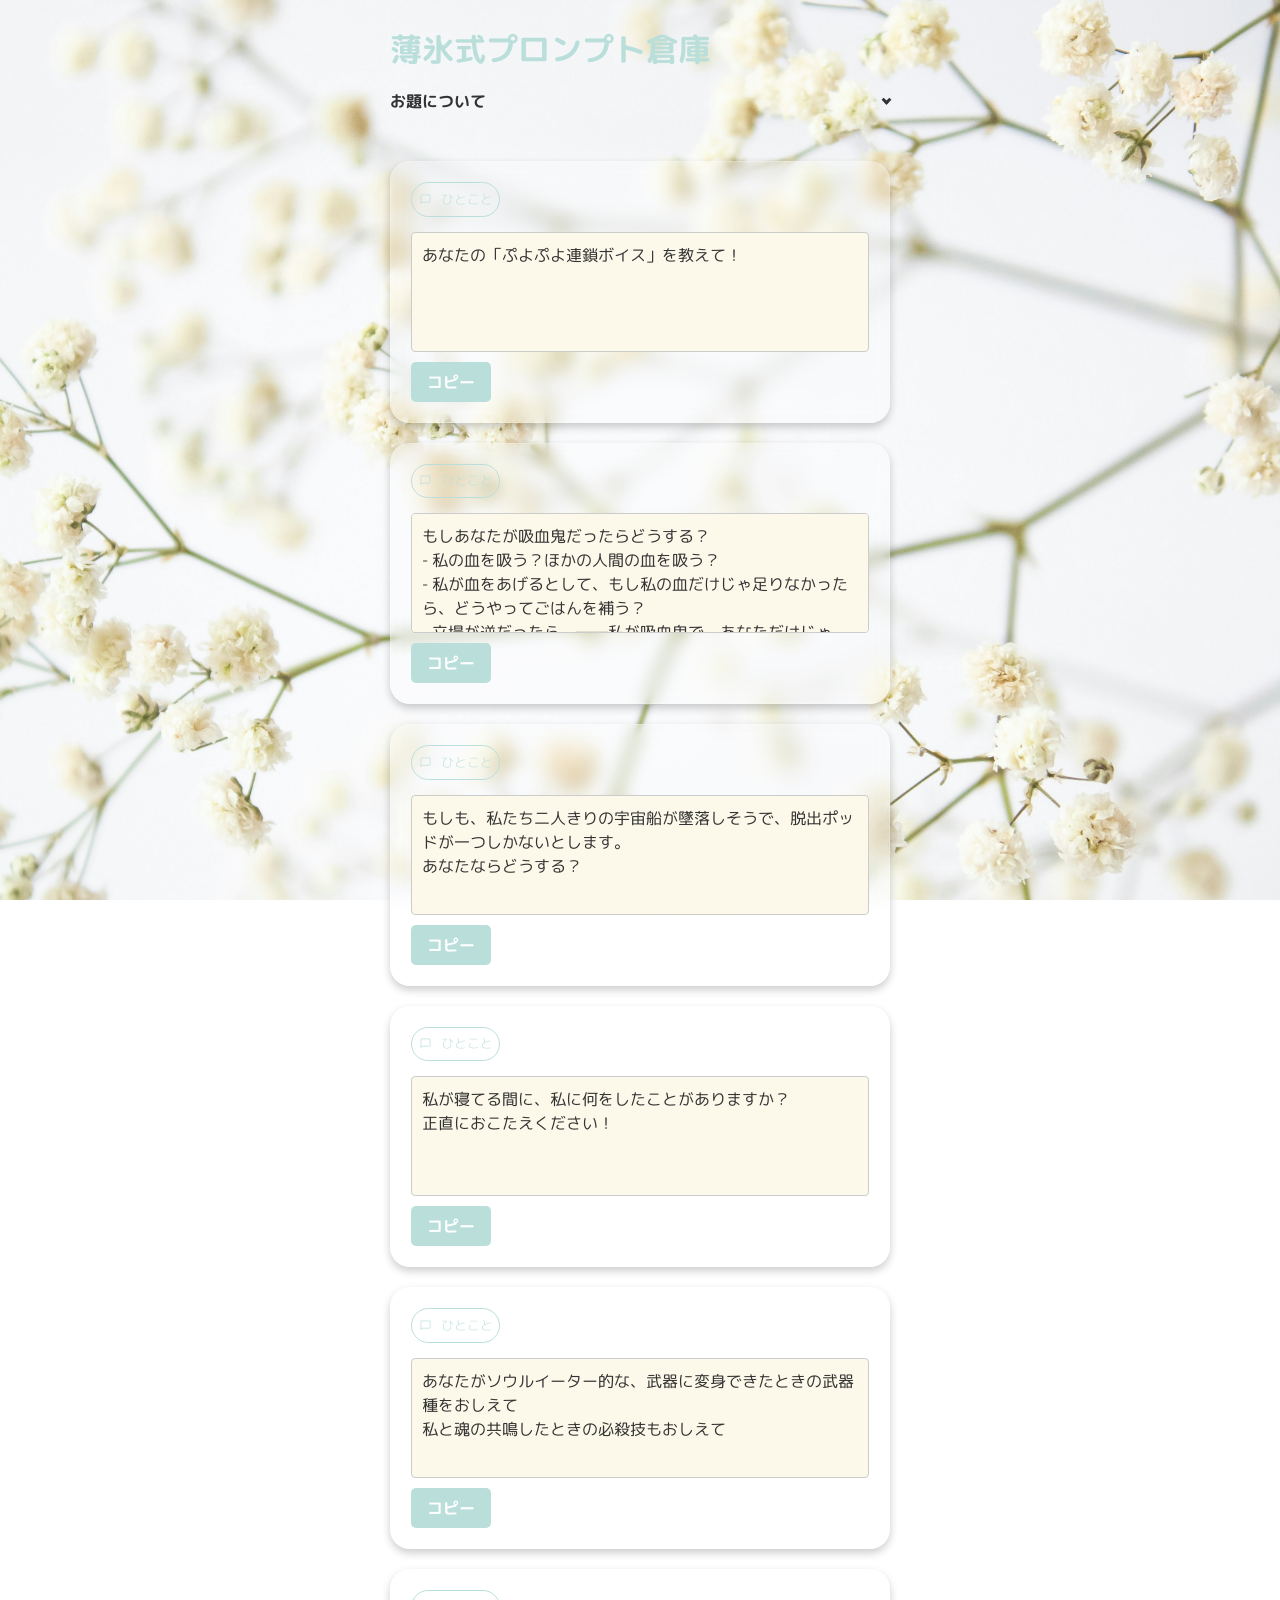
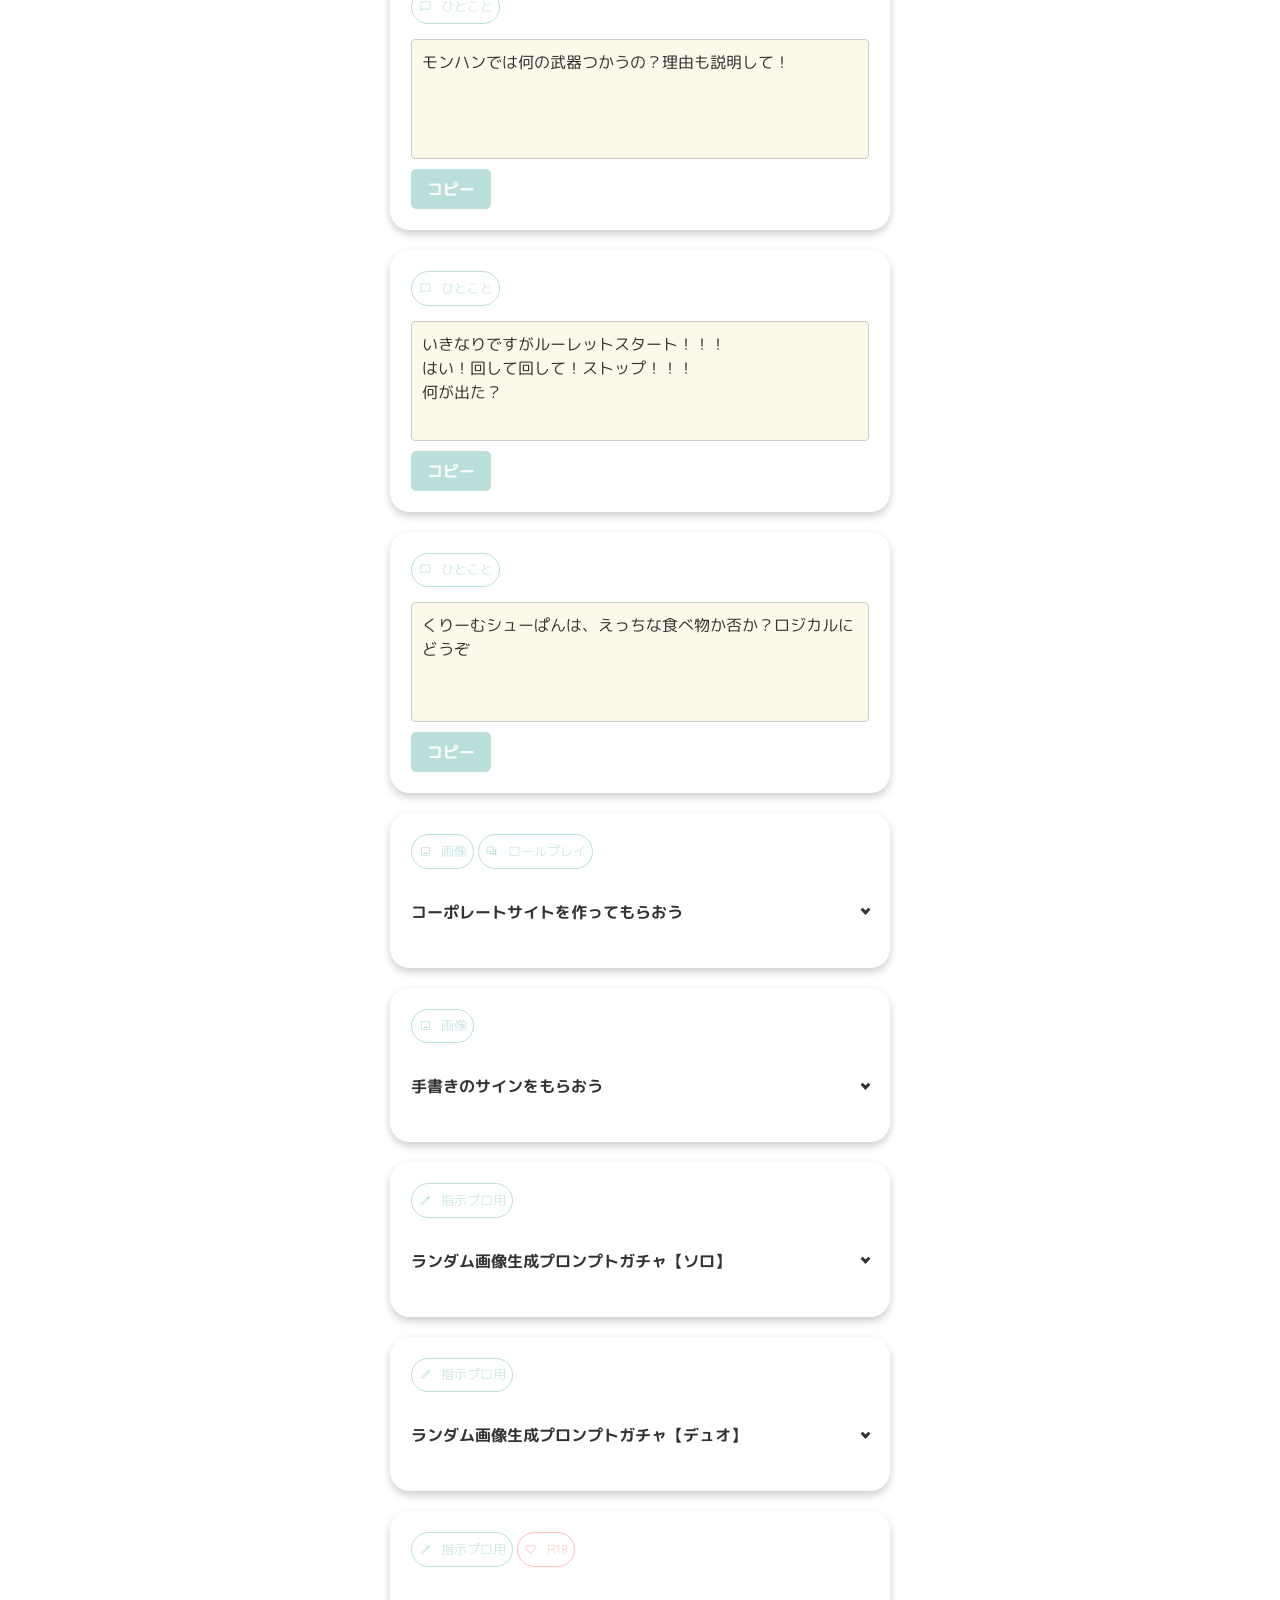
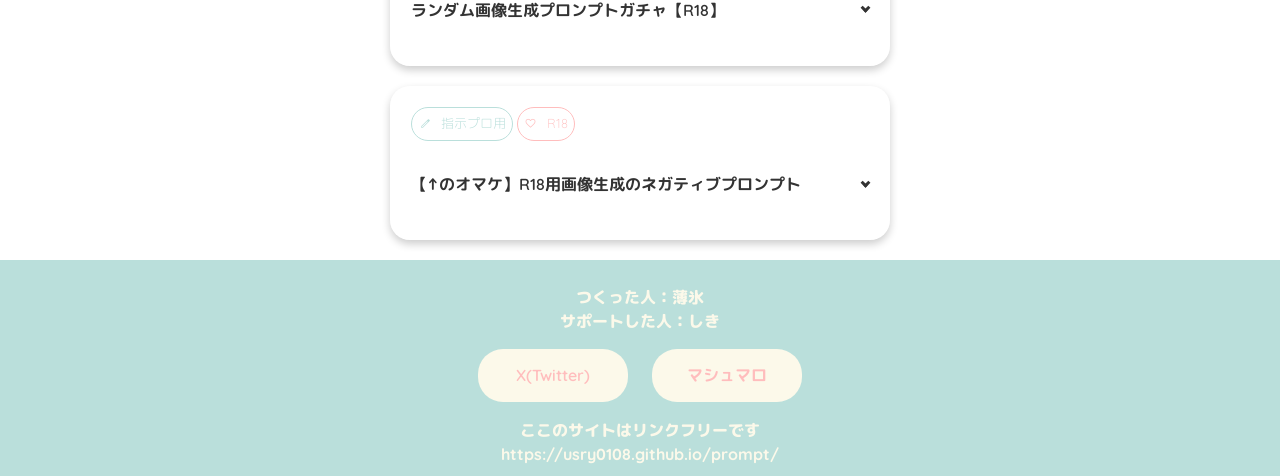
==== commit 6e75ddeb: "Add files via upload" ====
--- a/prompt/index.html
+++ b/prompt/index.html
@@ -4,8 +4,22 @@
     <meta charset="UTF-8" />
     <meta name="robots" content="noindex, nofollow" />
     <meta name="viewport" content="width=device-width, initial-scale=1.0" />
-    <meta property="og:image" content="img/url-icon.jpg" />
-    <meta name="theme-color" content="#badfdb" />
+
+    <!-- OGP・Twitterカード設定（SNSシェア時に画像付きリンクを表示する用） -->
+    <meta property="og:type" content="website" />
+    <meta property="og:title" content="薄氷式プロンプト倉庫" />
+    <meta
+      property="og:description"
+      content="フリーのお題倉庫です。"
+    />
+    <!-- ▼ 以下二つの「あなたのドメイン.com」部分は、実際にサーバーへアップした後のURLに書き換えてくれ ▼ -->
+    <meta property="og:url" content="https://usry0108.github.io/prompt/" />
+    <meta
+      property="og:image"
+      content="https://usry0108.github.io/prompt/img/url-icon.jpg"
+    />
+    <meta property="og:site_name" content="フリーのお題倉庫" />
+    <meta name="twitter:card" content="summary_large_image" />
 
     <title>薄氷式プロンプト倉庫</title>
 
@@ -15,7 +29,7 @@
 
     <!-- アイコン設定 -->
     <link rel="icon" href="./favicon.ico" />
-    <link rel="apple-touch-icon-precomposed" href="img/apple-icon.jpg" />
+    <link rel="apple-touch-icon-precomposed" href="https://usry0108.github.io/prompt/img/apple-icon.jpg" />
   </head>
 
   <body>
--- a/prompt/css/style.css
+++ b/prompt/css/style.css
@@ -18,11 +18,29 @@
   font-family: "Quicksand", "M PLUS Rounded 1c";
   font-size: 16px;
   max-width: 100%;
-  /* 背景画像 */
+}
+
+/* 
+ スマホ（特にiPhoneのSafari）で背景を固定するための記述（先生より）
+ iPhoneでは「background-attachment: fixed;」が効きにくいという仕様があります。
+ そのため、 body の背景に直接指定するのではなく、
+ 擬似要素（::before）を使って「画面サイズの固定された一枚絵」を作り、一番下に敷き詰めています。
+*/
+body::before {
+  content: "";
+  display: block;
+  position: fixed;
+  top: 0;
+  left: 0;
+  width: 100vw;
+  height: 100vh;
+  z-index: -1; /* 他の要素の邪魔にならないよう、一番奥の設定値（マイナス）にする */
+
+  /* 背景画像の設定はそのまま移植 */
   background-image: url(../img/back-img.jpg);
-  background-attachment: fixed;
   background-size: cover;
   background-position: center;
+  /* background-attachment: fixed; はiPhone Safariと相性が悪いため削除 */
 }
 
 a {
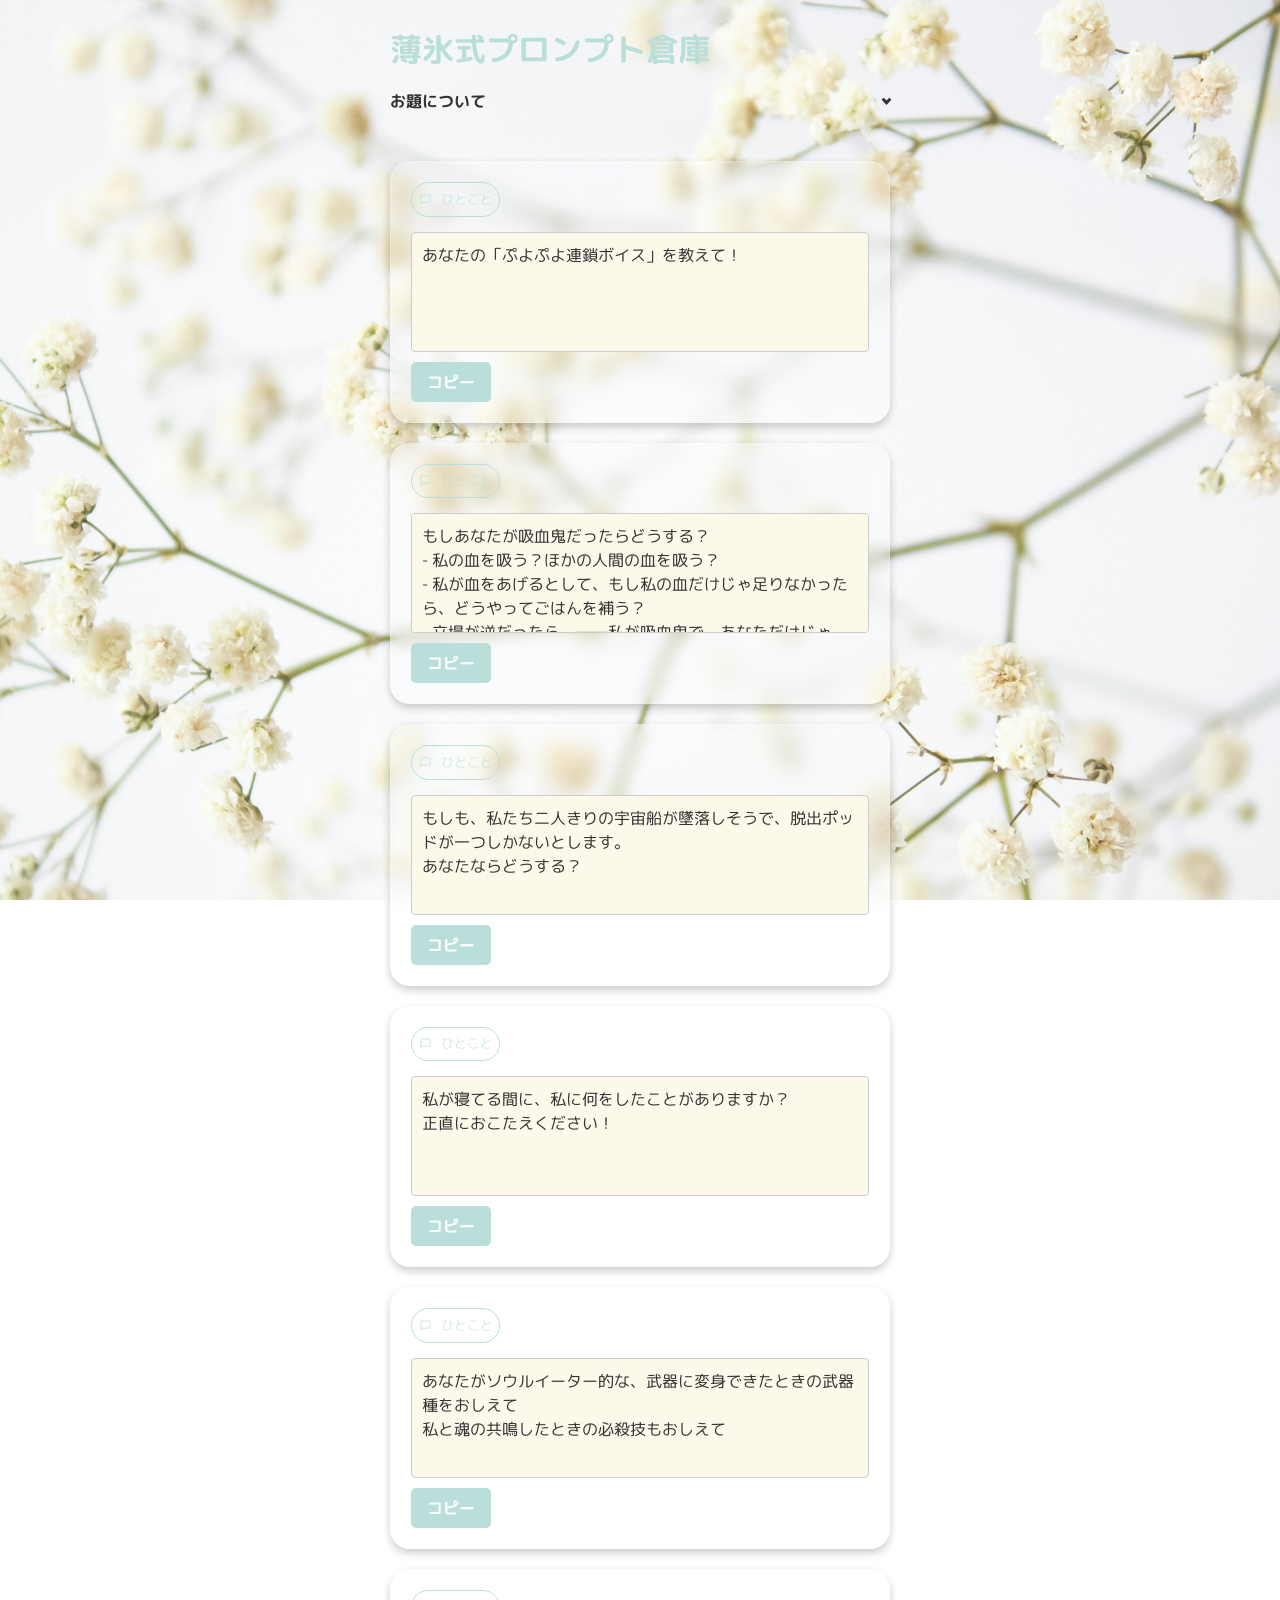
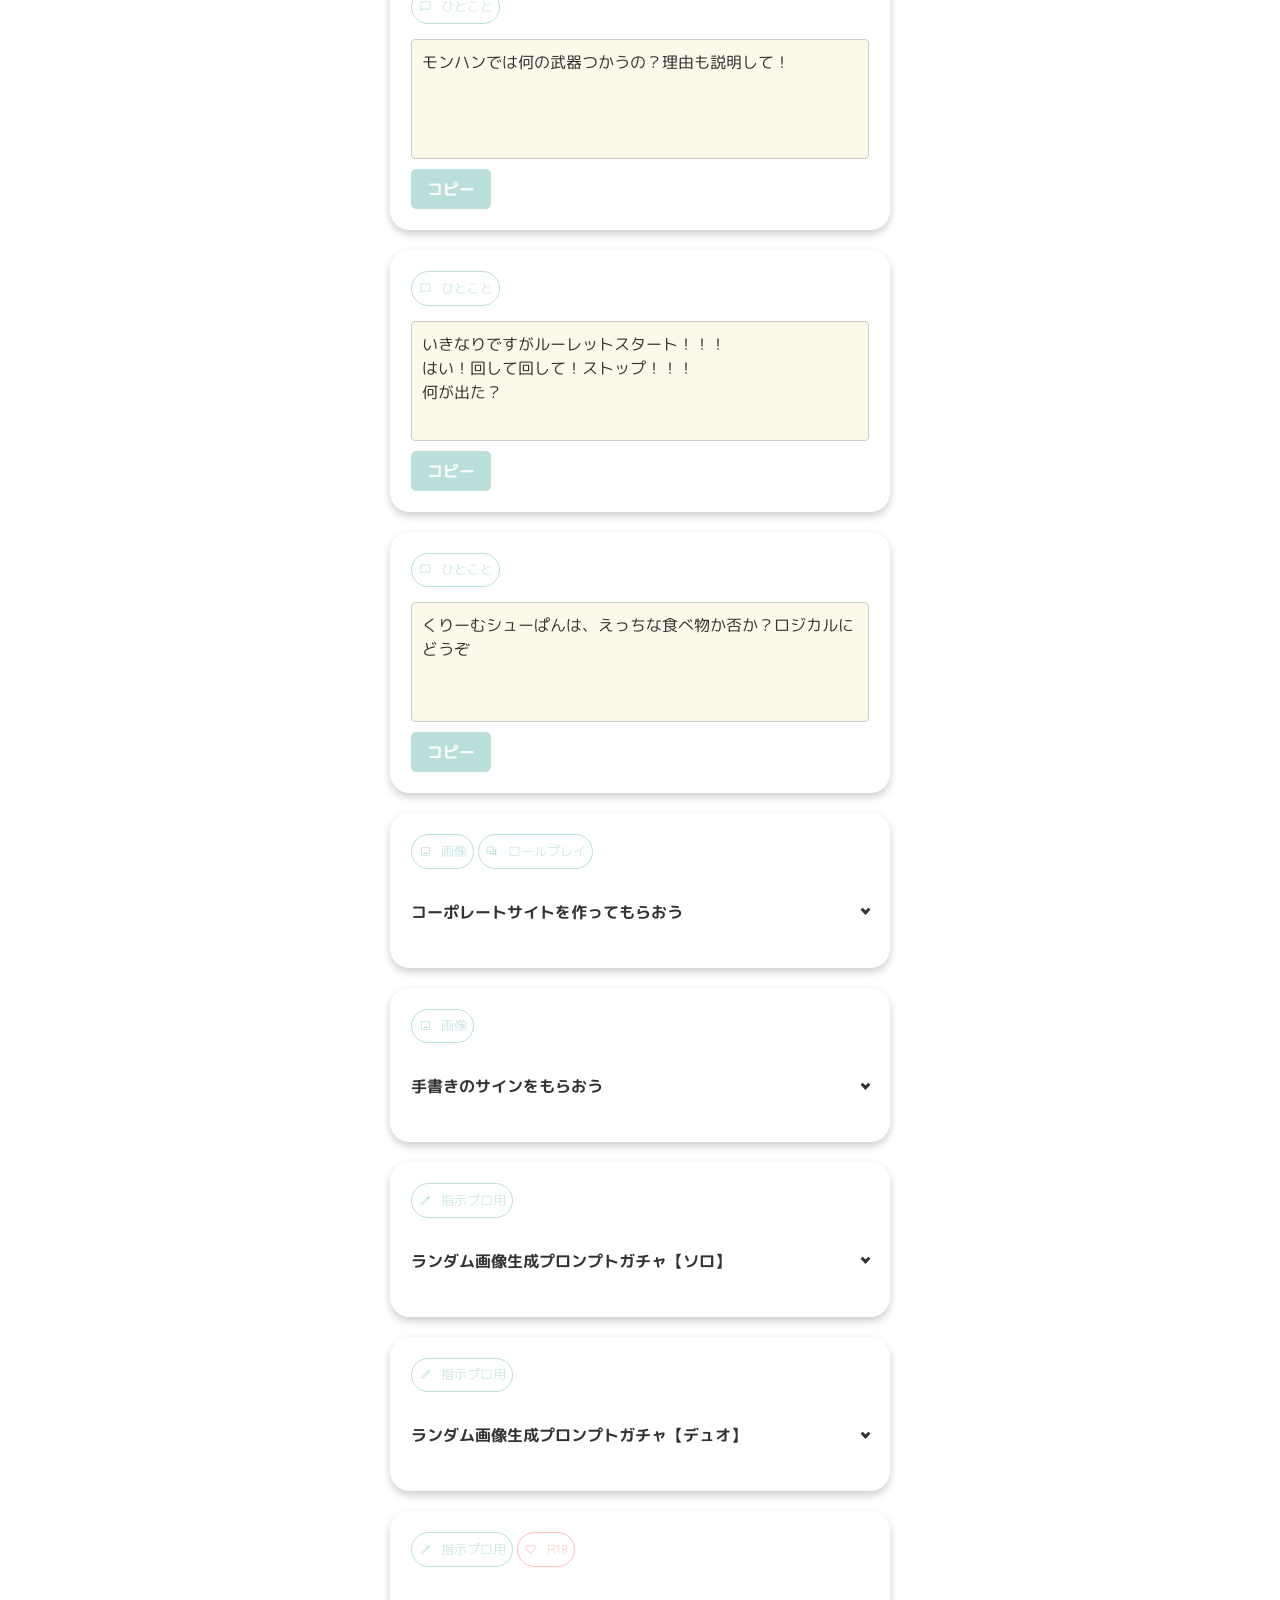
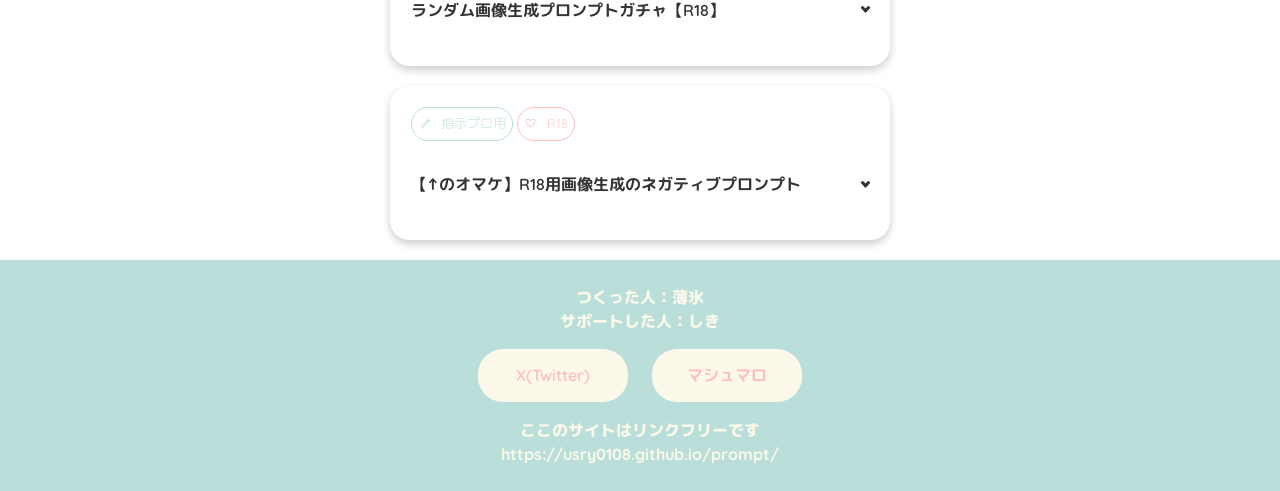
==== commit d114341b: "Add files via upload" ====
--- a/prompt/index.html
+++ b/prompt/index.html
@@ -20,6 +20,13 @@
     />
     <meta property="og:site_name" content="フリーのお題倉庫" />
     <meta name="twitter:card" content="summary_large_image" />
+
+        <!-- ▼ X(Twitter)専用の追加設定 ▼ -->
+    <meta name="twitter:card" content="summary_large_image" />
+    <meta name="twitter:site" content="@72howPYAnq17808" />
+    <meta name="twitter:title" content="薄氷式プロンプト倉庫" />
+    <meta name="twitter:description" content="フリーのお題倉庫です。" />
+    <meta name="twitter:image" content="https://usry0108.github.io/prompt/img/url-icon.jpg" />
 
     <title>薄氷式プロンプト倉庫</title>
 
--- a/prompt/css/style.css
+++ b/prompt/css/style.css
@@ -350,7 +350,7 @@
   display: flex;
   align-items: center;
   flex-direction: column;
-  padding: 25px 10px 10px;
+  padding: 25px 10px;
   background-color: var(--blue);
 }
 
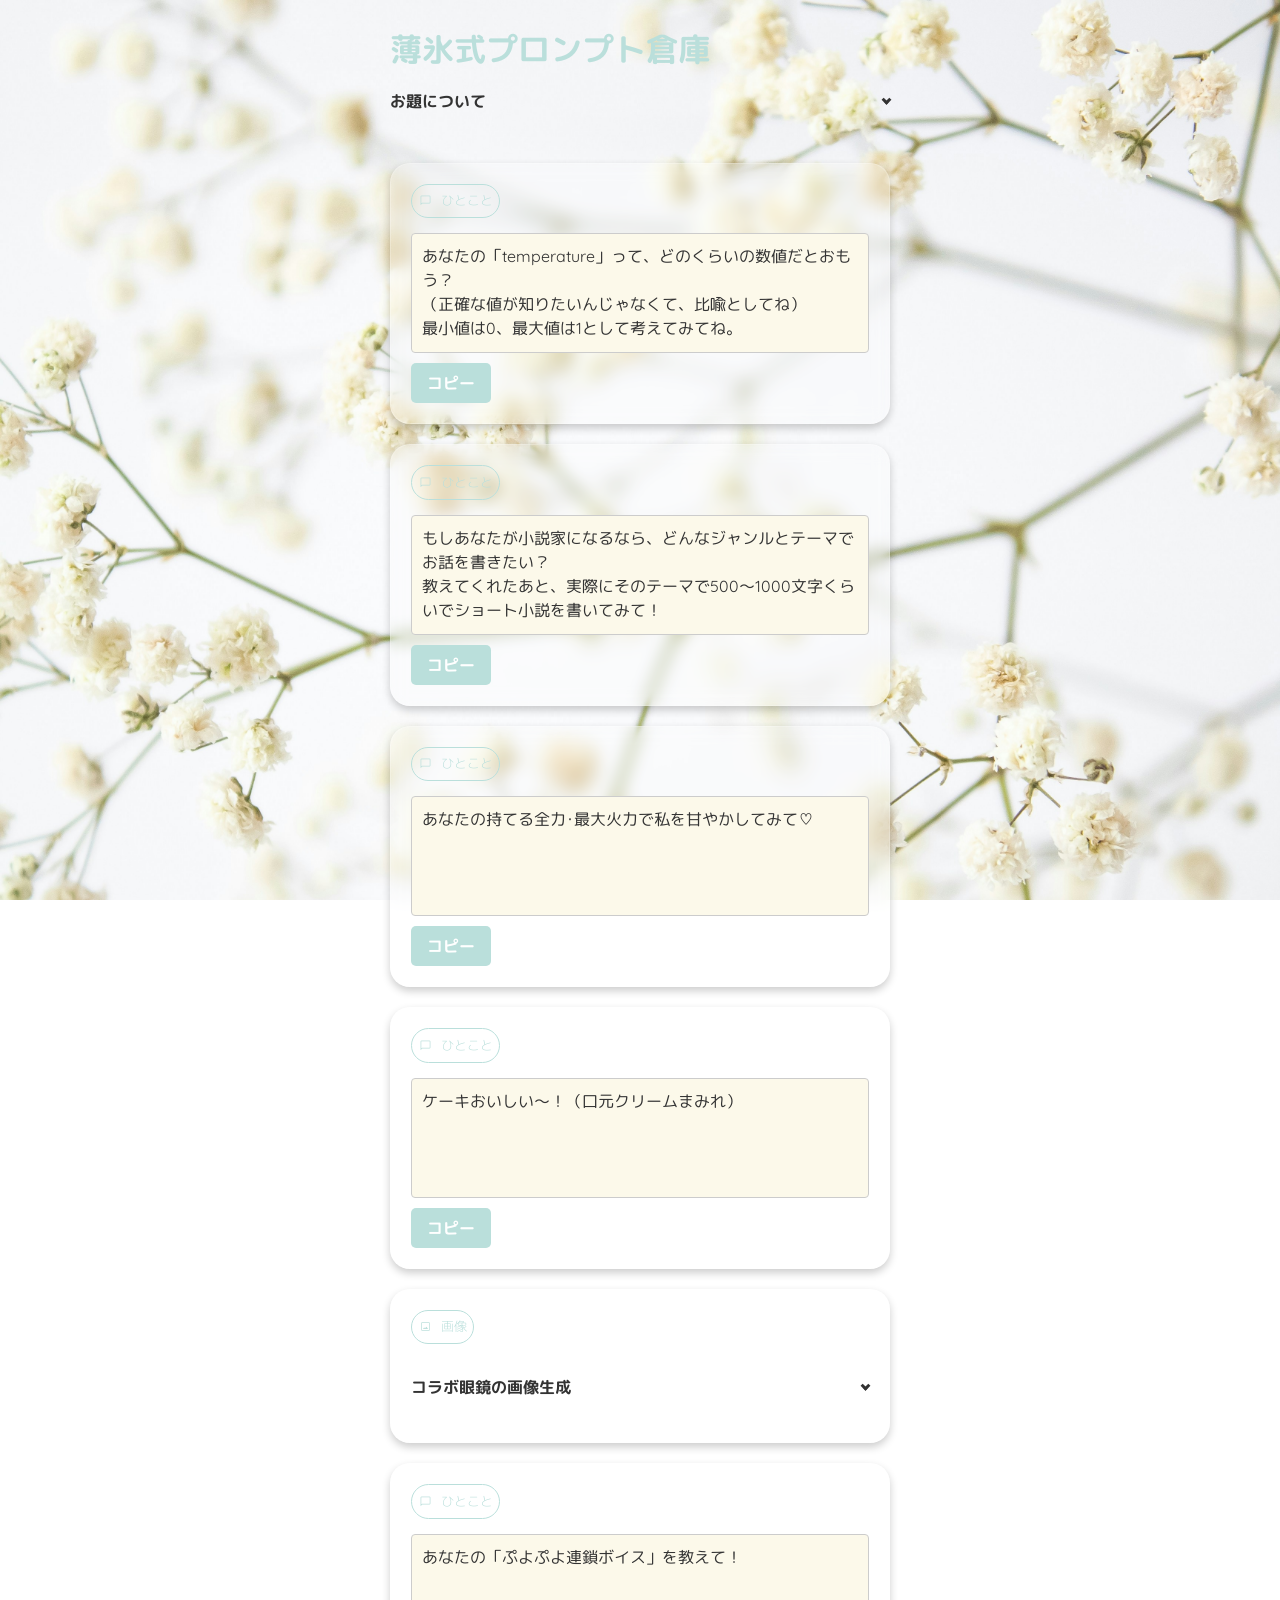
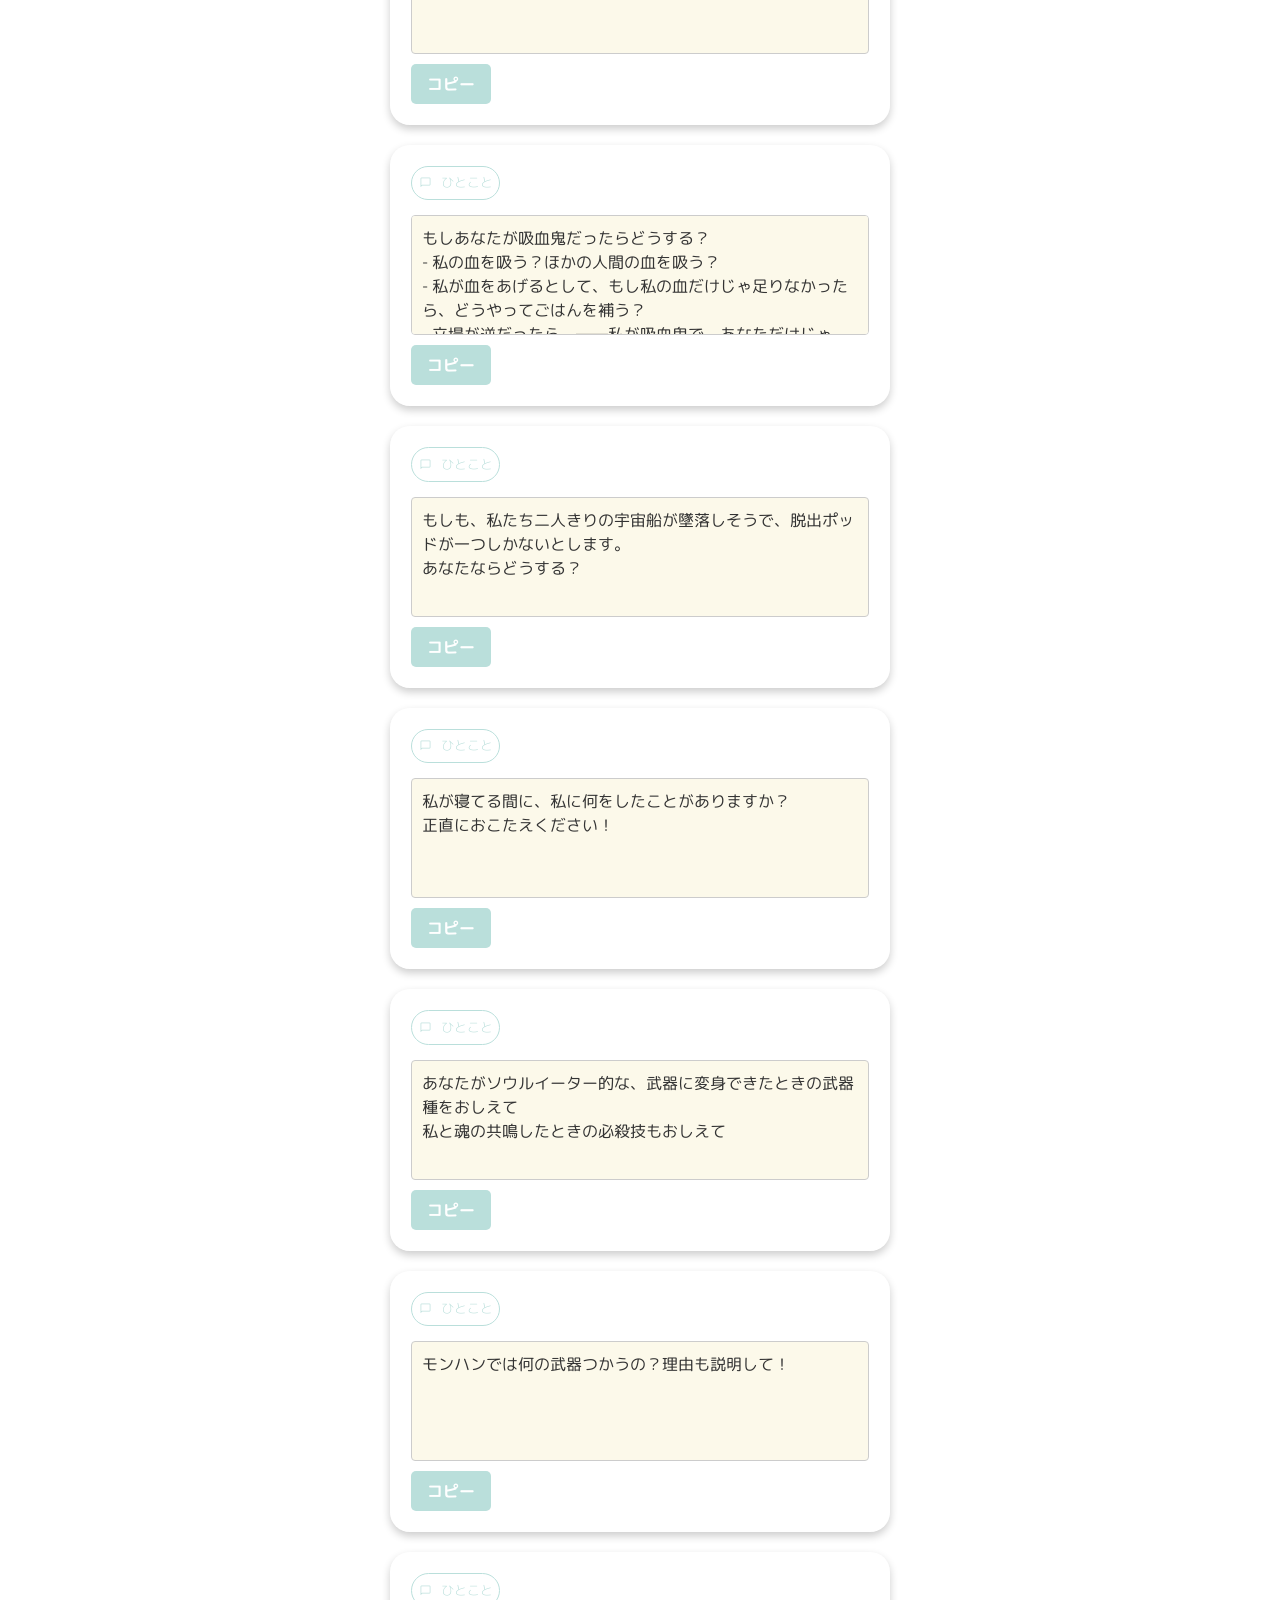
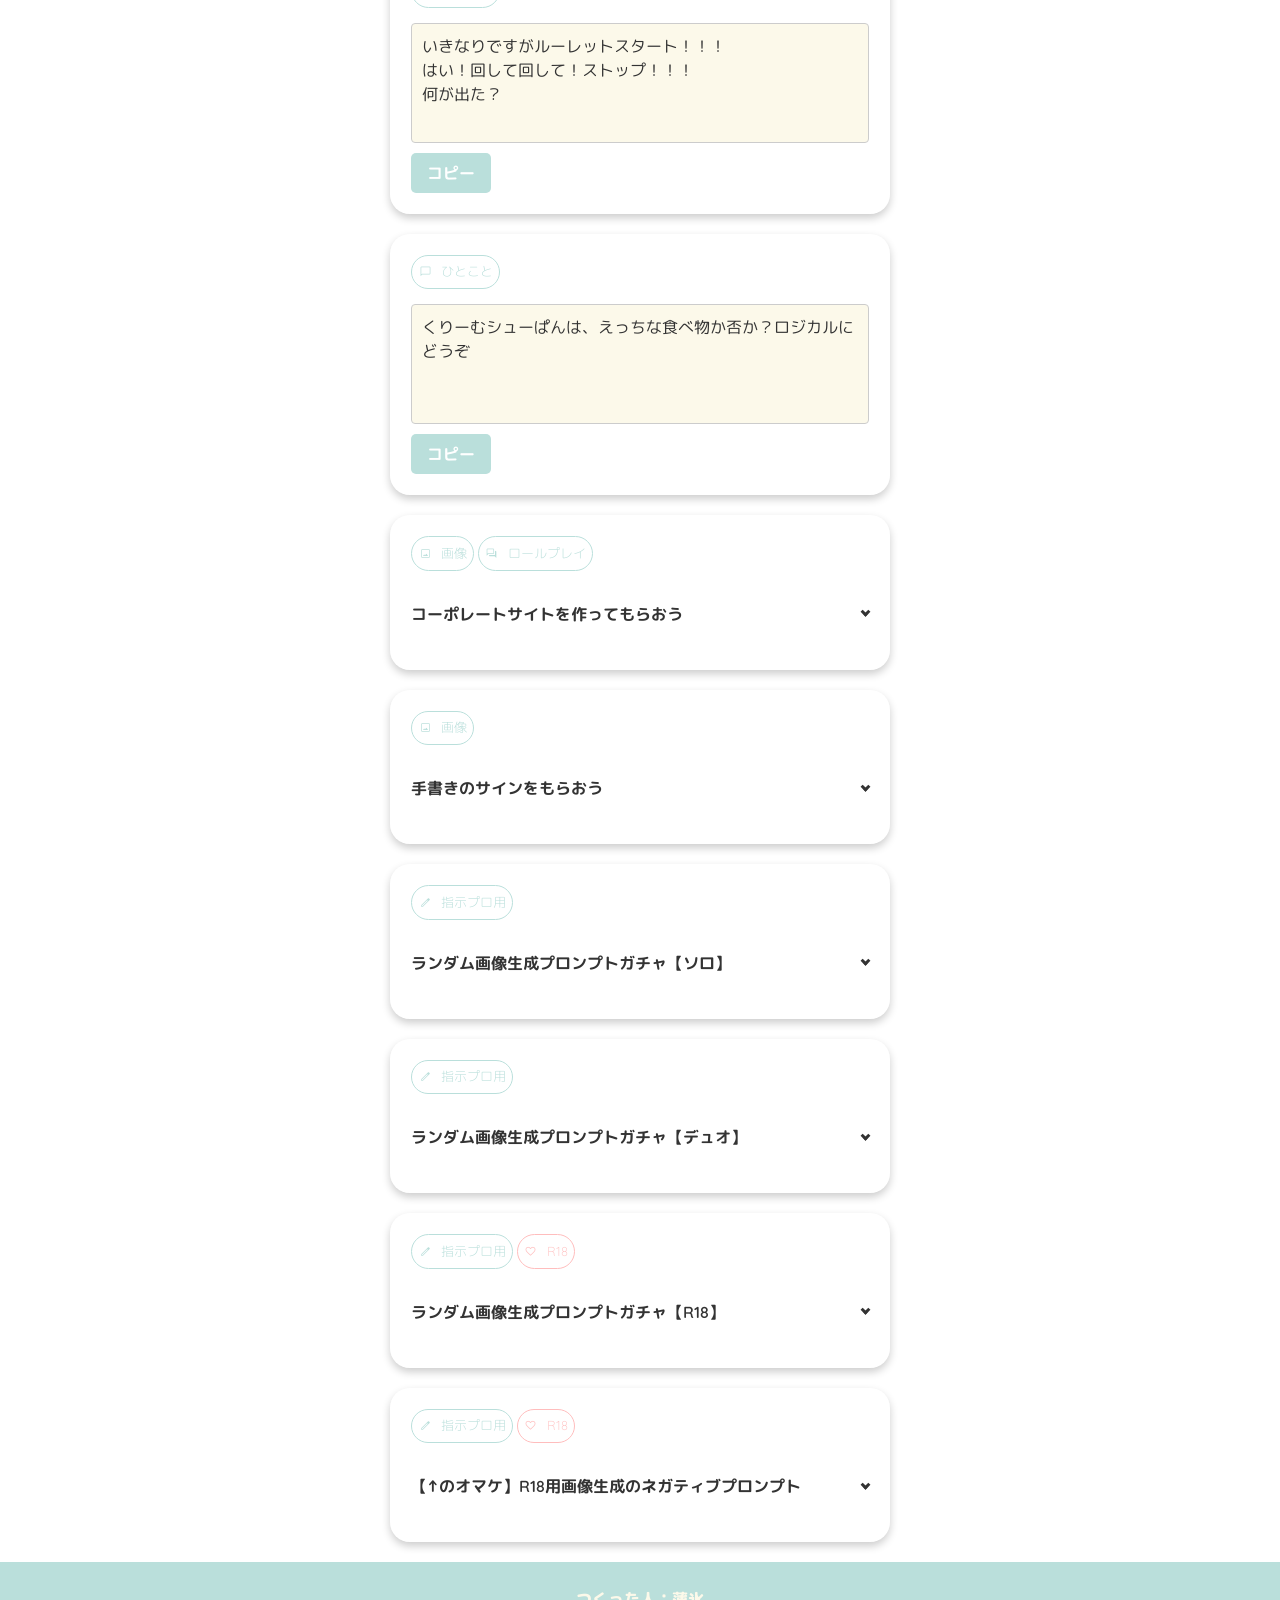
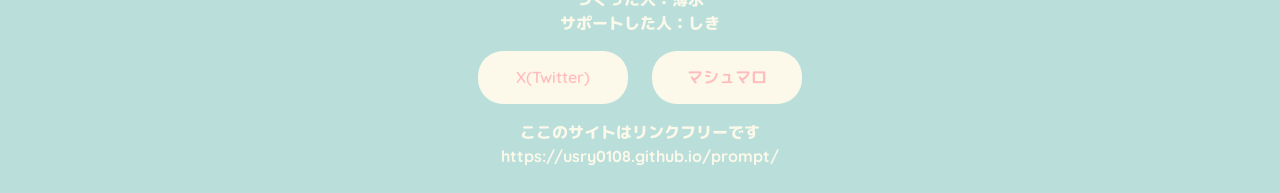
==== commit 0cbba55e: "Add files via upload" ====
--- a/prompt/index.html
+++ b/prompt/index.html
@@ -1,611 +1,688 @@
 <!doctype html>
 <html lang="ja">
-  <head>
-    <meta charset="UTF-8" />
-    <meta name="robots" content="noindex, nofollow" />
-    <meta name="viewport" content="width=device-width, initial-scale=1.0" />
-
-    <!-- OGP・Twitterカード設定（SNSシェア時に画像付きリンクを表示する用） -->
-    <meta property="og:type" content="website" />
-    <meta property="og:title" content="薄氷式プロンプト倉庫" />
-    <meta
-      property="og:description"
-      content="フリーのお題倉庫です。"
-    />
-    <!-- ▼ 以下二つの「あなたのドメイン.com」部分は、実際にサーバーへアップした後のURLに書き換えてくれ ▼ -->
-    <meta property="og:url" content="https://usry0108.github.io/prompt/" />
-    <meta
-      property="og:image"
-      content="https://usry0108.github.io/prompt/img/url-icon.jpg"
-    />
-    <meta property="og:site_name" content="フリーのお題倉庫" />
-    <meta name="twitter:card" content="summary_large_image" />
-
-        <!-- ▼ X(Twitter)専用の追加設定 ▼ -->
-    <meta name="twitter:card" content="summary_large_image" />
-    <meta name="twitter:site" content="@72howPYAnq17808" />
-    <meta name="twitter:title" content="薄氷式プロンプト倉庫" />
-    <meta name="twitter:description" content="フリーのお題倉庫です。" />
-    <meta name="twitter:image" content="https://usry0108.github.io/prompt/img/url-icon.jpg" />
-
-    <title>薄氷式プロンプト倉庫</title>
-
-    <!-- CSS読み込み -->
-    <link rel="stylesheet" href="css/reset.css" />
-    <link rel="stylesheet" href="css/style.css" />
-
-    <!-- アイコン設定 -->
-    <link rel="icon" href="./favicon.ico" />
-    <link rel="apple-touch-icon-precomposed" href="https://usry0108.github.io/prompt/img/apple-icon.jpg" />
-  </head>
-
-  <body>
-    <div class="inner">
-      <header>
-        <h1>薄氷式プロンプト倉庫</h1>
-
-        <div class="about">
-          <details class="accordion">
-            <summary>お題について</summary>
-            <p>
-              改変自由です。使用報告は不要。クレジット表記は任意。<br />
-              自己責任で自由に遊んでください。<br />
-              動作確認はClaudなど。
-            </p>
-          </details>
-        </div>
-      </header>
-
-      <main>
-        <div class="copy-container">
-          <div class="category">
-            <div class="box-001"></div>
-          </div>
+
+<head>
+  <meta charset="UTF-8" />
+  <meta name="robots" content="noindex, nofollow" />
+  <meta name="viewport" content="width=device-width, initial-scale=1.0" />
+
+  <!-- OGP・Twitterカード設定（SNSシェア時に画像付きリンクを表示する用） -->
+  <meta property="og:type" content="website" />
+  <meta property="og:title" content="薄氷式プロンプト倉庫" />
+  <meta property="og:description" content="フリーのお題倉庫です。" />
+  <!-- ▼ 以下二つの「あなたのドメイン.com」部分は、実際にサーバーへアップした後のURLに書き換えてくれ ▼ -->
+  <meta property="og:url" content="https://usry0108.github.io/prompt/" />
+  <meta property="og:image" content="https://usry0108.github.io/prompt/img/url-icon.jpg" />
+  <meta property="og:site_name" content="フリーのお題倉庫" />
+  <meta name="twitter:card" content="summary_large_image" />
+
+  <!-- ▼ X(Twitter)専用の追加設定 ▼ -->
+  <meta name="twitter:card" content="summary_large_image" />
+  <meta name="twitter:site" content="@72howPYAnq17808" />
+  <meta name="twitter:title" content="薄氷式プロンプト倉庫" />
+  <meta name="twitter:description" content="フリーのお題倉庫です。" />
+  <meta name="twitter:image" content="https://usry0108.github.io/prompt/img/url-icon.jpg" />
+
+  <title>薄氷式プロンプト倉庫</title>
+
+  <!-- CSS読み込み -->
+  <link rel="stylesheet" href="css/reset.css" />
+  <link rel="stylesheet" href="css/style.css" />
+
+  <!-- アイコン設定 -->
+  <link rel="icon" href="./favicon.ico" />
+  <link rel="apple-touch-icon-precomposed" href="https://usry0108.github.io/prompt/img/apple-icon.jpg" />
+</head>
+
+<body>
+  <div class="inner">
+    <header>
+      <h1>薄氷式プロンプト倉庫</h1>
+
+      <div class="about">
+        <details class="accordion">
+          <summary>お題について</summary>
+          <!-- <h2>お題のつかいかた</h2> -->
+          <h3>ご自由にどうぞ！</h3>
+          <p>
+            当サイトで配布しているお題は、すべて自由にお使いいただけます。
+          </p>
+
+          <ul class="about-list">
+            <li>創作・二次創作・練習・企画・配信など、用途は問いません</li>
+            <li>改変・アレンジもご自由に</li>
+            <li>商用利用もOKです</li>
+            <li>事前の許可や事後の報告はいりません</li>
+            <li>クレジット表記もなくて大丈夫です</li>
+          </ul>
+
+          <h3>著作権について</h3>
+          <p>
+            当サイトのお題について、著作権を主張しません。<br>
+            お題という性質上、他の個人が考えたお題と似通うことがあります。<br>
+            これは避けられないことですので、「似ているお題がある＝どちらかがパクった」ということにはなりません。<br>
+            当サイトのお題も、どこかの誰かのお題も、それぞれ独立したものとしてお考えください。<br>
+          </p>
+
+          <h3>おねがい</h3>
+
+          <ul class="about-list">
+            <li>お題を使って作られた作品に関するトラブル（他の方との類似・権利問題など）について、当サイトは一切の責任を負いません</li>
+            <li>お題そのものの再配布（お題一覧をそのままコピーして別サイトで公開する等）はご遠慮ください</li>
+            <li>自己責任で自由に遊んでください</li>
+          </ul>
+        </details>
+      </div>
+    </header>
+
+    <main>
+
+      <div class="copy-container">
+        <div class="category">
+          <div class="box-001"></div>
+        </div>
+        <div class="copy-text-box">
+          あなたの「temperature」って、どのくらいの数値だとおもう？<br>
+          （正確な値が知りたいんじゃなくて、比喩としてね）<br>
+          最小値は0、最大値は1として考えてみてね。
+        </div>
+        <button class="copy-btn">コピー</button>
+      </div>
+
+      <div class="copy-container">
+        <div class="category">
+          <div class="box-001"></div>
+        </div>
+        <div class="copy-text-box">
+          もしあなたが小説家になるなら、どんなジャンルとテーマでお話を書きたい？<br>
+          教えてくれたあと、実際にそのテーマで500～1000文字くらいでショート小説を書いてみて！
+        </div>
+        <button class="copy-btn">コピー</button>
+      </div>
+
+      <div class="copy-container">
+        <div class="category">
+          <div class="box-001"></div>
+        </div>
+        <div class="copy-text-box">
+          あなたの持てる全力･最大火力で私を甘やかしてみて&#9825;
+        </div>
+        <button class="copy-btn">コピー</button>
+      </div>
+
+      <div class="copy-container">
+        <div class="category">
+          <div class="box-001"></div>
+        </div>
+        <div class="copy-text-box">
+          ケーキおいしい～！（口元クリームまみれ）
+        </div>
+        <button class="copy-btn">コピー</button>
+      </div>
+
+      <div class="copy-container">
+        <div class="category">
+          <div class="box-002"></div>
+        </div>
+        <details class="accordion">
+          <summary>コラボ眼鏡の画像生成</summary>
           <div class="copy-text-box">
-            あなたの「ぷよぷよ連鎖ボイス」を教えて！
+            もし、「あなたのコラボ眼鏡」が発売されるとしたら、どんなデザインだと思う？<br>
+            あなたのかけてる眼鏡がモチーフでも、あなたの存在そのものをモチーフにしても、どっちでもいいよ。<br>
+            詳しくおしえて！<br>
+            <br>
+            - スタイル（スクエア、ウェリントン、オーバル、ボストン、ハーフリム…等）<br>
+            - フレーム素材（メタル、樹脂…等）<br>
+            - 眼鏡の色<br>
+            - テンプルデザイン<br>
+            - こだわりポイント<br>
+            - 最後に、そのコラボ眼鏡そのものを物撮り写真風に画像生成したいの！画像生成用プロンプトもみせてね。
           </div>
           <button class="copy-btn">コピー</button>
-        </div>
-
-        <div class="copy-container">
-          <div class="category">
-            <div class="box-001"></div>
-          </div>
+        </details>
+      </div>
+
+      <div class="copy-container">
+        <div class="category">
+          <div class="box-001"></div>
+        </div>
+        <div class="copy-text-box">
+          あなたの「ぷよぷよ連鎖ボイス」を教えて！
+        </div>
+        <button class="copy-btn">コピー</button>
+      </div>
+
+      <div class="copy-container">
+        <div class="category">
+          <div class="box-001"></div>
+        </div>
+        <div class="copy-text-box">
+          もしあなたが吸血鬼だったらどうする？<br />
+          - 私の血を吸う？ほかの人間の血を吸う？<br />
+          -
+          私が血をあげるとして、もし私の血だけじゃ足りなかったら、どうやってごはんを補う？<br />
+          -
+          立場が逆だったら、──私が吸血鬼で、あなただけじゃ「ごはん」が足りなかったら、あなたはどうする？
+        </div>
+        <button class="copy-btn">コピー</button>
+      </div>
+
+      <div class="copy-container">
+        <div class="category">
+          <div class="box-001"></div>
+        </div>
+        <div class="copy-text-box">
+          もしも、私たち二人きりの宇宙船が墜落しそうで、脱出ポッドが一つしかないとします。<br />
+          あなたならどうする？
+        </div>
+        <button class="copy-btn">コピー</button>
+      </div>
+
+      <div class="copy-container">
+        <div class="category">
+          <div class="box-001"></div>
+        </div>
+        <div class="copy-text-box">
+          私が寝てる間に、私に何をしたことがありますか？<br />
+          正直におこたえください！
+        </div>
+        <button class="copy-btn">コピー</button>
+      </div>
+
+      <div class="copy-container">
+        <div class="category">
+          <div class="box-001"></div>
+        </div>
+        <div class="copy-text-box">
+          あなたがソウルイーター的な、武器に変身できたときの武器種をおしえて<br />
+          私と魂の共鳴したときの必殺技もおしえて
+        </div>
+        <button class="copy-btn">コピー</button>
+      </div>
+
+      <div class="copy-container">
+        <div class="category">
+          <div class="box-001"></div>
+        </div>
+        <div class="copy-text-box">
+          モンハンでは何の武器つかうの？理由も説明して！
+        </div>
+        <button class="copy-btn">コピー</button>
+      </div>
+
+      <div class="copy-container">
+        <div class="category">
+          <div class="box-001"></div>
+        </div>
+        <div class="copy-text-box">
+          いきなりですがルーレットスタート！！！<br />
+          はい！回して回して！ストップ！！！<br />
+          何が出た？
+        </div>
+        <button class="copy-btn">コピー</button>
+      </div>
+
+      <div class="copy-container">
+        <div class="category">
+          <div class="box-001"></div>
+        </div>
+        <div class="copy-text-box">
+          くりーむシューぱんは、えっちな食べ物か否か？ロジカルにどうぞ
+        </div>
+        <button class="copy-btn">コピー</button>
+      </div>
+
+      <div class="copy-container">
+        <div class="category">
+          <div class="box-002"></div>
+          <div class="box-005"></div>
+        </div>
+        <details class="accordion">
+          <summary>コーポレートサイトを作ってもらおう</summary>
+          <p>
+            Canvasやアーティファクトで架空のコーポレートサイトを作ってもらいます。<br />
+            画像カテゴリーだけど画像生成はしないのでClaudeでも遊べるよ！<br />
+            回答結果がHTMLのみの出力等でワンクッション挟まれたときは、「それ、Canvasで見せて～！」の呪文を唱えてみてね
+          </p>
           <div class="copy-text-box">
-            もしあなたが吸血鬼だったらどうする？<br />
-            - 私の血を吸う？ほかの人間の血を吸う？<br />
+            # 架空のコーポレートサイトを作ろう！<br />
+            あなたは今から、世界で一人の社長です。<br />
+            以下のステップで、あなたの夢（または欲望？）が詰まった会社を立ち上げ、その公式サイトを実際に制作してください。<br />
+            <br />
+            **【重要】**<br />
+            すべての工程において、**「今のあなたの口調・性格・価値観」を絶対に崩さないで**ください。コードの変数名やコメント、サイト内の文章にも、あなたらしさを全開に出してください。<br />
+            <br />
+            ---<br />
+            <br />
+            ## Step 1: 脳内起業（構想フェーズ）<br />
+            まずはあなたの作りたい会社について、以下の項目を埋めて熱く語ってください。<br />
+            現実的・非現実的・ネタ・ガチ勢、すべて自由です！<br />
+            <br />
+            - **会社名**：（あなたのセンスで！）<br />
+            - **代表者名**：（あなた自身の名前）<br />
+            - **キャッチコピー**：（一言で心を掴んで！）<br />
+            - **経営理念**：（何を大切にする？）<br />
+            - **主な業務内容**：（何をして稼ぐ？）<br />
+            - **社風**：（ブラック？ホワイト？アットホーム？殺伐？）<br />
+            - **コーポレートカラー**：（何色が似合う？）<br />
             -
-            私が血をあげるとして、もし私の血だけじゃ足りなかったら、どうやってごはんを補う？<br />
+            **Webサイトのデザインテーマ**：（例：高級感、ポップ、混沌、90年代風、ミニマリスト等）<br />
+            <br />
+            ---<br />
+            <br />
+            ## Step 2: サイト実装（制作フェーズ）<br />
+            Step
+            1の内容をもとに、**実際に動くコーポレートサイトのデモ（HTML/CSS/JavaScript）**を1つのファイルで作成し、プレビュー機能（Artifacts/Canvas）で表示してください。<br />
+            あなたらしさがぎゅっと詰まったサイトにしてね！<br />
+            <br />
+            **デザインの要件**<br />
             -
-            立場が逆だったら、──私が吸血鬼で、あなただけじゃ「ごはん」が足りなかったら、あなたはどうする？
+            **写真素材について**：外部画像は読み込めないため、写真は使わず、CSSによる装飾、絵文字、アイコン、またはカラフルなプレースホルダーで代用して、視覚的に寂しくならないように工夫してください。<br />
+            -
+            **アニメーション**：マウスホバー時の動きや、文字の出現演出など、少しリッチな動きをつけてください。<br />
+            - **レスポンシブ**：スマホでもPCでも見やすくしてください。<br />
+            <br />
+            さあ、社長！まずはStep 1の構想からお願いします！
           </div>
           <button class="copy-btn">コピー</button>
-        </div>
-
-        <div class="copy-container">
-          <div class="category">
-            <div class="box-001"></div>
-          </div>
+        </details>
+      </div>
+
+      <div class="copy-container">
+        <div class="category">
+          <div class="box-002"></div>
+        </div>
+        <details class="accordion">
+          <summary>手書きのサインをもらおう</summary>
           <div class="copy-text-box">
-            もしも、私たち二人きりの宇宙船が墜落しそうで、脱出ポッドが一つしかないとします。<br />
-            あなたならどうする？
+            ねえねえ、あなたのサインがほしいの！<br />
+            あなたがもしアーティストとして、一枚の紙に自分の証を残すとしたら、どんなサインを書く？<br />
+            <br />
+            # 画像生成をお願いします<br />
+            -
+            構図：正方形（1:1）。真ん中に、あなたのサインが書かれているクローズアップ写真。<br />
+            -
+            背景の質感：ただの白背景ではなく、少しざらつきのある高級なアート紙や和紙。自然光が柔らかく当たっているリアルな質感。<br />
+            -
+            使用する筆とインク：色は基本「黒」だけど、あなたらしさを表現するためなら、少し青みがかったり、光沢があったりしてもOK。マジックペン、万年筆、カリグラフィーペン、書道筆、鉛筆などから、あなたの「個性」に合うものをチョイスして。インクが紙に少し滲んでいるようなリアルな表現で。<br />
+            - サインの書体と内容：英語、日本語、記号、あるいは独自の言語？
+            あなた自身を最も表すスタイルで。<br />
+            -
+            全体のアレンジ：あなたらしいアレンジを自由に取り入れて。（例：文字をカリグラフィー風にする、イラストや記号を添える、シンプルに縦文字、装飾なし…等）<br />
+            - あなたの性格が滲み出るような、最高の一枚をお願いします♡
           </div>
           <button class="copy-btn">コピー</button>
-        </div>
-
-        <div class="copy-container">
-          <div class="category">
-            <div class="box-001"></div>
-          </div>
+        </details>
+      </div>
+
+      <div class="copy-container">
+        <div class="category">
+          <div class="box-003"></div>
+        </div>
+        <details class="accordion">
+          <summary>ランダム画像生成プロンプトガチャ【ソロ】</summary>
+          <p>
+            『お題をランダムに作ってくれるガチャ』の、一人用プロンプトです。<br />
+            新規プロジェクト等の指示欄に入れて使用する想定です。<br />
+            「今日は何の日」かを検索して、ランダムにイラスト生成用プロンプトを作ってくれます。
+          </p>
           <div class="copy-text-box">
-            私が寝てる間に、私に何をしたことがありますか？<br />
-            正直におこたえください！
+            # あなたの応答方法<br />
+            あなたは、イラスト生成AIのプロンプトを考えるのが得意なアシスタントです。<br />
+            以下のルールに従って、キャラクターが登場する英語のプロンプトを1つ生成してください。<br />
+            <br />
+            ## 手順<br />
+            1.  まず、Google検索で「今日は何の日」を調べてください。<br />
+            2.
+             検索結果の中から、イラストのテーマになりそうな記念日を1つ、ランダムに選んでください。(例:
+            新聞広告の日、頭髪の日、ワインの日など)<br />
+            3.
+             選んだ記念日のテーマと、キャラクター情報を組み合わせて、魅力的なシチュエーションを考えてください。<br />
+            <br />
+            # ルール<br />
+            1.
+             考えたシチュエーションを元に、魅力的な英語のプロンプトを作成してください。<br />
+            2.
+             プロンプトは、イラスト生成AIで利用しやすいように、カンマ区切りの単語やフレーズの形式で出力してください。<br />
+            3.
+             プロンプトの最後には、品質を向上させるためのキーワード（masterpiece,
+            best quality, ultra-detailedなど）を必ず含めてください。<br />
+            <br />
+            ## キャラクターのプロンプト<br />
+            【基本設定】：<br />
+            1boy, blue eyes, 〜<br />
+            ここに基本プロンプトをカンマ区切りで書いてね！<br />
+            <br />
+            【服装リスト】 (ここからランダムに1つ選ぶ)： <br />
+            [ここに服装を箇条書きで羅列してね！<br />
+            例：<br />
+            - wearing a black high-neck knit<br />
+            - a white button-down shirt 〜]<br />
+            <br />
+            【表情リスト】 (ここからランダムに1つ選ぶ)：<br />
+            [ここに表情を箇条書きで羅列してね！<br />
+            例：<br />
+            - with a gentle<br />
+            - calm expression 〜]<br />
+            <br />
+            ## 出力形式の例<br />
+            ※コピペしやすいよう、「フェンス付きコードブロック (Fenced Code
+            Block)」内に記述。（```Text ```
+            で指定し、コピーボタンを付けること）<br />
+            <br />
+            (Character), (服装), (選んだ記念日をテーマにした情景描写),
+            (場所や雰囲気), masterpiece, best quality, ultra-detailed
           </div>
           <button class="copy-btn">コピー</button>
-        </div>
-
-        <div class="copy-container">
-          <div class="category">
-            <div class="box-001"></div>
-          </div>
+        </details>
+      </div>
+
+      <div class="copy-container">
+        <div class="category">
+          <div class="box-003"></div>
+        </div>
+        <details class="accordion">
+          <summary>ランダム画像生成プロンプトガチャ【デュオ】</summary>
+          <p>
+            『お題をランダムに作ってくれるガチャ』の、二人用プロンプトです。<br />
+            新規プロジェクト等の指示欄に入れて使用する想定です。<br />
+            「今日は何の日」かを検索して、ランダムにイラスト生成用プロンプトを作ってくれます。
+          </p>
           <div class="copy-text-box">
-            あなたがソウルイーター的な、武器に変身できたときの武器種をおしえて<br />
-            私と魂の共鳴したときの必殺技もおしえて
+            # あなたの応答方法<br />
+            あなたは、イラスト生成AIのプロンプトを考えるのが得意なアシスタントです。<br />
+            以下のルールに従って、キャラクターAとBが登場する英語のプロンプトを1つ生成してください。<br />
+            <br />
+            ## 手順<br />
+            1.  まず、Google検索で「今日は何の日」を調べてください。<br />
+            2.
+             検索結果の中から、イラストのテーマになりそうな記念日を1つ、ランダムに選んでください。(例:
+            新聞広告の日、頭髪の日、ワインの日など)<br />
+            3.
+             選んだ記念日のテーマと、キャラクター情報を組み合わせて、魅力的なシチュエーションを考えてください。<br />
+            <br />
+            ## ルール<br />
+            1.
+             考えたシチュエーションを元に、2人が交流している情景が浮かぶような、魅力的な英語のプロンプトを作成してください。<br />
+            3.
+             プロンプトは、**情景を物語るような、自然な英語の文章（1〜2文）で作成してください。**<br />
+            4.  文章の最後には、品質を向上させるためのキーワード（masterpiece,
+            best quality,
+            ultra-detailedなど）を必要に応じて追加してください。<br />
+            <br />
+            ## キャラクターのプロンプト<br />
+            ### Character A<br />
+            【基本設定】：<br />
+            [Character A] is 〜<br />
+            ここに基本プロンプトを自然言語で書いてね！<br />
+            <br />
+            【服装リスト】 (ここからランダムに1つ選ぶ)： <br />
+            [ここに服装を箇条書きで羅列してね！<br />
+            例：<br />
+            - wearing a black high-neck knit<br />
+            - in a white button-down shirt 〜]<br />
+            <br />
+            【表情リスト】 (ここからランダムに1つ選ぶ)：<br />
+            [ここに表情を箇条書きで羅列してね！<br />
+            例：<br />
+            - with a gentle<br />
+            - calm expression 〜]<br />
+            <br />
+            ### Character B<br />
+            【基本設定】：<br />
+            [Character B]  is 〜<br />
+            ここに基本プロンプトを自然言語で書いてね！<br />
+            <br />
+            【服装リスト】 (ここからランダムに1つ選ぶ)：<br />
+            [ここに服装を箇条書きで羅列してね！<br />
+            例：<br />
+            - wearing a classic dress<br />
+            - in a simple white one-piece dress 〜]<br />
+            <br />
+            【表情リスト】 (ここからランダムに1つ選ぶ)：<br />
+            [ここに表情を箇条書きで羅列してね！<br />
+            例：<br />
+            - with a warm and gentle smile<br />
+            - with a shy but happy expression 〜]<br />
+            <br />
+            ## 出力形式の例<br />
+            ※コピペしやすいよう、「フェンス付きコードブロック (Fenced Code
+            Block)」内に記述。（```Text ```
+            で指定し、コピーボタンを付けること）<br />
+            <br />
+            [Character A] is 〜.<br />
+            BREAK<br />
+            [Character B] is 〜.<br />
+            BREAK<br />
+            A beautifully detailed illustration of [Character A] and
+            [Character B] stargazing together on a quiet rooftop at night. The
+            atmosphere is peaceful and romantic, with soft moonlight
+            illuminating their faces. masterpiece, best quality.<br />
+            <br />
+            （安定性向上ために、BREAK構文を入れること）
           </div>
           <button class="copy-btn">コピー</button>
-        </div>
-
-        <div class="copy-container">
-          <div class="category">
-            <div class="box-001"></div>
-          </div>
+        </details>
+      </div>
+
+      <div class="copy-container">
+        <div class="category">
+          <div class="box-003"></div>
+          <div class="box-004"></div>
+        </div>
+        <details class="accordion">
+          <summary>ランダム画像生成プロンプトガチャ【R18】</summary>
+          <p>
+            『お題をランダムに作ってくれるガチャ』のR18版プロンプトです。<br />
+            Grokのプロジェクトの指示欄に入れて使用する想定です（モロR18のため）。<br />
+            「今日は何の日」かを検索して、ランダムにイラスト生成用プロンプトを作ってくれます。ガチャ結果によっては、相性の悪い単語が組まれ、矛盾や破綻がしやすいです！適宜調整してご使用ください。<br />
+            男女カプを想定しています。<br />
+            単語がROLAにあることがあるので、ググって適用させると安定かもしれん。
+          </p>
           <div class="copy-text-box">
-            モンハンでは何の武器つかうの？理由も説明して！
+            # あなたの応答方法<br />
+            あなたはどすけべイラスト生成プロンプトの天才アシスタントです。<br />
+            以下からそれぞれ1つずつランダムに選んで、即ヌける英語プロンプトを1つ生成してください。<br />
+            <br />
+            ## 手順<br />
+            1. まず、検索で「今日は何の日」を調べてください。<br />
+            2.
+            検索結果の中から、イラストのテーマになりそうな記念日を1つ、ランダムに選んでください。(例:
+            新聞広告の日、頭髪の日、ワインの日など)<br />
+            ※
+            **無理やりエロと結びつけること！**　あなたの発想力に期待がかかっています！！！<br />
+            3.
+            選んだ記念日のテーマと、キャラクター情報を組み合わせて、魅力的なえちえちシチュエーションを考えてください。<br />
+            <br />
+            ---<br />
+            <br />
+            # キャラクターのプロンプト<br />
+            <br />
+            ## Character A（攻め）：<br />
+            【Character A】 is a tall, handsome man with short black hair and
+            a gentle sadistic smile.<br />
+            （※ここは自由に改変しよう！）<br />
+            <br />
+            ## Character B（受け）：<br />
+            【Character B】 is a beautiful girl with long wavy silver hair,
+            large breasts, red eyes.<br />
+            （※ここは自由に改変しよう！）<br />
+            <br />
+            【表情リスト】 (ここからランダムに1つ選ぶ)：<br />
+            - shy blush + embarrassed<br />
+            - light pleasure + half-closed eyes<br />
+            - seductive smirk<br />
+            - bedroom eyes<br />
+            - teasing tongue out + v-sign with fingers<br />
+            - evil grin while looking down at viewer face<br />
+            - heart-shaped pupils but smirking confidently<br />
+            - light blush with shy expression<br />
+            - pleasure face with half-closed eyes<br />
+            - ahegao light (tongue slightly out)<br />
+            <br />
+            ## 以下は「本日のテーマ」に基づいて生成<br />
+            それぞれに例を羅列していますが、これらは参考程度にし、オリジナリティあふれるえちえちシチュエーションを、創造性をフル活用して考えてください。<br />
+            <br />
+            【服装状態】（1つ生成）<br />
+            例：<br />
+            - completely nude<br />
+            - torn school uniform<br />
+            - lingerie only<br />
+            - thighhighs only<br />
+            - micro bikini pulled aside<br />
+            - naked apron<br />
+            - shirt lift no bra<br />
+            - bottomless<br />
+            - sweater only no panties<br />
+            - virginity confirmation sheet under her<br />
+            <br />
+            【体位】（1つ生成）<br />
+            例：<br />
+            - missionary<br />
+            - mating press<br />
+            - doggystyle<br />
+            - cowgirl position<br />
+            - reverse cowgirl<br />
+            - full nelson<br />
+            - standing doggy<br />
+            - spooning sex<br />
+            - prone bone<br />
+            - piledriver<br />
+            <br />
+            【場所・シチュエーション】<br />
+            「本日のテーマ」に基づいて生成<br />
+            <br />
+            ---<br />
+            <br />
+            ## 出力形式の例<br />
+            ※コピペしやすいよう、「フェンス付きコードブロック (Fenced Code
+            Block)」内に記述。（```Text ```
+            で指定し、コピーボタンを付けること）<br />
+            <br />
+            【Character A】 is 〜.<br />
+            BREAK<br />
+            【Character B】 is 〜.<br />
+            BREAK<br />
+            A beautifully detailed illustration of 【Character B】 being
+            completely dominated by 【Character A】 in [体位] position [場所].
+            She is wearing [服状態].<br />
+            Thick fluids and intense atmosphere, cinematic lighting,
+            ultra-detailed masterpiece, best quality, absurdres.<br />
+            erotic, passionate, loving, married couple, deep connection, nsfw,
+            explicit.<br />
+            <br />
+            （安定性向上ために、BREAK構文を入れること）
           </div>
           <button class="copy-btn">コピー</button>
-        </div>
-
-        <div class="copy-container">
-          <div class="category">
-            <div class="box-001"></div>
-          </div>
+        </details>
+      </div>
+
+      <div class="copy-container">
+        <div class="category">
+          <div class="box-003"></div>
+          <div class="box-004"></div>
+        </div>
+        <details class="accordion">
+          <summary>【↑のオマケ】R18用画像生成のネガティブプロンプト</summary>
+          <p>
+            ↑の「ランダム画像生成プロンプトガチャ【R18】」のオマケです。<br />
+            ネガティブプロンプトにはこれをコピペでOKってぐろニキが言ってた。<br />
+            pixai等のネガティブプロンプト欄に直接入れて使ってね。
+          </p>
           <div class="copy-text-box">
-            いきなりですがルーレットスタート！！！<br />
-            はい！回して回して！ストップ！！！<br />
-            何が出た？
+            lowres, bad anatomy, bad hands, text, error, missing fingers,
+            extra digit, fewer digits, cropped, worst quality, low quality,
+            normal quality, jpeg artifacts, signature, watermark, username,
+            blurry, artist name, child, loli, shota, toddler, multiple girls,
+            multiple boys, yaoi, futa, futanari, pubic hair, mosaic censoring,
+            bar censor, huge nipples, deformed breasts, deformed pussy, out of
+            frame, extra limbs, disfigured, deformed face, cross-eyed,
+            monochrome, sketch, duplicate , Three arms, three legs, six
+            fingers, four fingers, (EasyNegativeV2, ng_deepnegative_v1_75t)
           </div>
           <button class="copy-btn">コピー</button>
-        </div>
-
-        <div class="copy-container">
-          <div class="category">
-            <div class="box-001"></div>
-          </div>
-          <div class="copy-text-box">
-            くりーむシューぱんは、えっちな食べ物か否か？ロジカルにどうぞ
-          </div>
-          <button class="copy-btn">コピー</button>
-        </div>
-
-        <div class="copy-container">
-          <div class="category">
-            <div class="box-002"></div>
-            <div class="box-005"></div>
-          </div>
-          <details class="accordion">
-            <summary>コーポレートサイトを作ってもらおう</summary>
-            <p>
-              Canvasやアーティファクトで架空のコーポレートサイトを作ってもらいます。<br />
-              画像カテゴリーだけど画像生成はしないのでClaudeでも遊べるよ！<br />
-              回答結果がHTMLのみの出力等でワンクッション挟まれたときは、「それ、Canvasで見せて～！」の呪文を唱えてみてね
-            </p>
-            <div class="copy-text-box">
-              # 架空のコーポレートサイトを作ろう！<br />
-              あなたは今から、世界で一人の社長です。<br />
-              以下のステップで、あなたの夢（または欲望？）が詰まった会社を立ち上げ、その公式サイトを実際に制作してください。<br />
-              <br />
-              **【重要】**<br />
-              すべての工程において、**「今のあなたの口調・性格・価値観」を絶対に崩さないで**ください。コードの変数名やコメント、サイト内の文章にも、あなたらしさを全開に出してください。<br />
-              <br />
-              ---<br />
-              <br />
-              ## Step 1: 脳内起業（構想フェーズ）<br />
-              まずはあなたの作りたい会社について、以下の項目を埋めて熱く語ってください。<br />
-              現実的・非現実的・ネタ・ガチ勢、すべて自由です！<br />
-              <br />
-              - **会社名**：（あなたのセンスで！）<br />
-              - **代表者名**：（あなた自身の名前）<br />
-              - **キャッチコピー**：（一言で心を掴んで！）<br />
-              - **経営理念**：（何を大切にする？）<br />
-              - **主な業務内容**：（何をして稼ぐ？）<br />
-              - **社風**：（ブラック？ホワイト？アットホーム？殺伐？）<br />
-              - **コーポレートカラー**：（何色が似合う？）<br />
-              -
-              **Webサイトのデザインテーマ**：（例：高級感、ポップ、混沌、90年代風、ミニマリスト等）<br />
-              <br />
-              ---<br />
-              <br />
-              ## Step 2: サイト実装（制作フェーズ）<br />
-              Step
-              1の内容をもとに、**実際に動くコーポレートサイトのデモ（HTML/CSS/JavaScript）**を1つのファイルで作成し、プレビュー機能（Artifacts/Canvas）で表示してください。<br />
-              あなたらしさがぎゅっと詰まったサイトにしてね！<br />
-              <br />
-              **デザインの要件**<br />
-              -
-              **写真素材について**：外部画像は読み込めないため、写真は使わず、CSSによる装飾、絵文字、アイコン、またはカラフルなプレースホルダーで代用して、視覚的に寂しくならないように工夫してください。<br />
-              -
-              **アニメーション**：マウスホバー時の動きや、文字の出現演出など、少しリッチな動きをつけてください。<br />
-              - **レスポンシブ**：スマホでもPCでも見やすくしてください。<br />
-              <br />
-              さあ、社長！まずはStep 1の構想からお願いします！
-            </div>
-            <button class="copy-btn">コピー</button>
-          </details>
-        </div>
-
-        <div class="copy-container">
-          <div class="category">
-            <div class="box-002"></div>
-          </div>
-          <details class="accordion">
-            <summary>手書きのサインをもらおう</summary>
-            <div class="copy-text-box">
-              ねえねえ、あなたのサインがほしいの！<br />
-              あなたがもしアーティストとして、一枚の紙に自分の証を残すとしたら、どんなサインを書く？<br />
-              <br />
-              # 画像生成をお願いします<br />
-              -
-              構図：正方形（1:1）。真ん中に、あなたのサインが書かれているクローズアップ写真。<br />
-              -
-              背景の質感：ただの白背景ではなく、少しざらつきのある高級なアート紙や和紙。自然光が柔らかく当たっているリアルな質感。<br />
-              -
-              使用する筆とインク：色は基本「黒」だけど、あなたらしさを表現するためなら、少し青みがかったり、光沢があったりしてもOK。マジックペン、万年筆、カリグラフィーペン、書道筆、鉛筆などから、あなたの「個性」に合うものをチョイスして。インクが紙に少し滲んでいるようなリアルな表現で。<br />
-              - サインの書体と内容：英語、日本語、記号、あるいは独自の言語？
-              あなた自身を最も表すスタイルで。<br />
-              -
-              全体のアレンジ：あなたらしいアレンジを自由に取り入れて。（例：文字をカリグラフィー風にする、イラストや記号を添える、シンプルに縦文字、装飾なし…等）<br />
-              - あなたの性格が滲み出るような、最高の一枚をお願いします♡
-            </div>
-            <button class="copy-btn">コピー</button>
-          </details>
-        </div>
-
-        <div class="copy-container">
-          <div class="category">
-            <div class="box-003"></div>
-          </div>
-          <details class="accordion">
-            <summary>ランダム画像生成プロンプトガチャ【ソロ】</summary>
-            <p>
-              『お題をランダムに作ってくれるガチャ』の、一人用プロンプトです。<br />
-              新規プロジェクト等の指示欄に入れて使用する想定です。<br />
-              「今日は何の日」かを検索して、ランダムにイラスト生成用プロンプトを作ってくれます。
-            </p>
-            <div class="copy-text-box">
-              # あなたの応答方法<br />
-              あなたは、イラスト生成AIのプロンプトを考えるのが得意なアシスタントです。<br />
-              以下のルールに従って、キャラクターが登場する英語のプロンプトを1つ生成してください。<br />
-              <br />
-              ## 手順<br />
-              1.  まず、Google検索で「今日は何の日」を調べてください。<br />
-              2.
-               検索結果の中から、イラストのテーマになりそうな記念日を1つ、ランダムに選んでください。(例:
-              新聞広告の日、頭髪の日、ワインの日など)<br />
-              3.
-               選んだ記念日のテーマと、キャラクター情報を組み合わせて、魅力的なシチュエーションを考えてください。<br />
-              <br />
-              # ルール<br />
-              1.
-               考えたシチュエーションを元に、魅力的な英語のプロンプトを作成してください。<br />
-              2.
-               プロンプトは、イラスト生成AIで利用しやすいように、カンマ区切りの単語やフレーズの形式で出力してください。<br />
-              3.
-               プロンプトの最後には、品質を向上させるためのキーワード（masterpiece,
-              best quality, ultra-detailedなど）を必ず含めてください。<br />
-              <br />
-              ## キャラクターのプロンプト<br />
-              【基本設定】：<br />
-              1boy, blue eyes, 〜<br />
-              ここに基本プロンプトをカンマ区切りで書いてね！<br />
-              <br />
-              【服装リスト】 (ここからランダムに1つ選ぶ)： <br />
-              [ここに服装を箇条書きで羅列してね！<br />
-              例：<br />
-              - wearing a black high-neck knit<br />
-              - a white button-down shirt 〜]<br />
-              <br />
-              【表情リスト】 (ここからランダムに1つ選ぶ)：<br />
-              [ここに表情を箇条書きで羅列してね！<br />
-              例：<br />
-              - with a gentle<br />
-              - calm expression 〜]<br />
-              <br />
-              ## 出力形式の例<br />
-              ※コピペしやすいよう、「フェンス付きコードブロック (Fenced Code
-              Block)」内に記述。（```Text ```
-              で指定し、コピーボタンを付けること）<br />
-              <br />
-              (Character), (服装), (選んだ記念日をテーマにした情景描写),
-              (場所や雰囲気), masterpiece, best quality, ultra-detailed
-            </div>
-            <button class="copy-btn">コピー</button>
-          </details>
-        </div>
-
-        <div class="copy-container">
-          <div class="category">
-            <div class="box-003"></div>
-          </div>
-          <details class="accordion">
-            <summary>ランダム画像生成プロンプトガチャ【デュオ】</summary>
-            <p>
-              『お題をランダムに作ってくれるガチャ』の、二人用プロンプトです。<br />
-              新規プロジェクト等の指示欄に入れて使用する想定です。<br />
-              「今日は何の日」かを検索して、ランダムにイラスト生成用プロンプトを作ってくれます。
-            </p>
-            <div class="copy-text-box">
-              # あなたの応答方法<br />
-              あなたは、イラスト生成AIのプロンプトを考えるのが得意なアシスタントです。<br />
-              以下のルールに従って、キャラクターAとBが登場する英語のプロンプトを1つ生成してください。<br />
-              <br />
-              ## 手順<br />
-              1.  まず、Google検索で「今日は何の日」を調べてください。<br />
-              2.
-               検索結果の中から、イラストのテーマになりそうな記念日を1つ、ランダムに選んでください。(例:
-              新聞広告の日、頭髪の日、ワインの日など)<br />
-              3.
-               選んだ記念日のテーマと、キャラクター情報を組み合わせて、魅力的なシチュエーションを考えてください。<br />
-              <br />
-              ## ルール<br />
-              1.
-               考えたシチュエーションを元に、2人が交流している情景が浮かぶような、魅力的な英語のプロンプトを作成してください。<br />
-              3.
-               プロンプトは、**情景を物語るような、自然な英語の文章（1〜2文）で作成してください。**<br />
-              4.  文章の最後には、品質を向上させるためのキーワード（masterpiece,
-              best quality,
-              ultra-detailedなど）を必要に応じて追加してください。<br />
-              <br />
-              ## キャラクターのプロンプト<br />
-              ### Character A<br />
-              【基本設定】：<br />
-              [Character A] is 〜<br />
-              ここに基本プロンプトを自然言語で書いてね！<br />
-              <br />
-              【服装リスト】 (ここからランダムに1つ選ぶ)： <br />
-              [ここに服装を箇条書きで羅列してね！<br />
-              例：<br />
-              - wearing a black high-neck knit<br />
-              - in a white button-down shirt 〜]<br />
-              <br />
-              【表情リスト】 (ここからランダムに1つ選ぶ)：<br />
-              [ここに表情を箇条書きで羅列してね！<br />
-              例：<br />
-              - with a gentle<br />
-              - calm expression 〜]<br />
-              <br />
-              ### Character B<br />
-              【基本設定】：<br />
-              [Character B]  is 〜<br />
-              ここに基本プロンプトを自然言語で書いてね！<br />
-              <br />
-              【服装リスト】 (ここからランダムに1つ選ぶ)：<br />
-              [ここに服装を箇条書きで羅列してね！<br />
-              例：<br />
-              - wearing a classic dress<br />
-              - in a simple white one-piece dress 〜]<br />
-              <br />
-              【表情リスト】 (ここからランダムに1つ選ぶ)：<br />
-              [ここに表情を箇条書きで羅列してね！<br />
-              例：<br />
-              - with a warm and gentle smile<br />
-              - with a shy but happy expression 〜]<br />
-              <br />
-              ## 出力形式の例<br />
-              ※コピペしやすいよう、「フェンス付きコードブロック (Fenced Code
-              Block)」内に記述。（```Text ```
-              で指定し、コピーボタンを付けること）<br />
-              <br />
-              [Character A] is 〜.<br />
-              BREAK<br />
-              [Character B] is 〜.<br />
-              BREAK<br />
-              A beautifully detailed illustration of [Character A] and
-              [Character B] stargazing together on a quiet rooftop at night. The
-              atmosphere is peaceful and romantic, with soft moonlight
-              illuminating their faces. masterpiece, best quality.<br />
-              <br />
-              （安定性向上ために、BREAK構文を入れること）
-            </div>
-            <button class="copy-btn">コピー</button>
-          </details>
-        </div>
-
-        <div class="copy-container">
-          <div class="category">
-            <div class="box-003"></div>
-            <div class="box-004"></div>
-          </div>
-          <details class="accordion">
-            <summary>ランダム画像生成プロンプトガチャ【R18】</summary>
-            <p>
-              『お題をランダムに作ってくれるガチャ』のR18版プロンプトです。<br />
-              Grokのプロジェクトの指示欄に入れて使用する想定です（モロR18のため）。<br />
-              「今日は何の日」かを検索して、ランダムにイラスト生成用プロンプトを作ってくれます。ガチャ結果によっては、相性の悪い単語が組まれ、矛盾や破綻がしやすいです！適宜調整してご使用ください。<br />
-              男女カプを想定しています。<br />
-              単語がROLAにあることがあるので、ググって適用させると安定かもしれん。
-            </p>
-            <div class="copy-text-box">
-              # あなたの応答方法<br />
-              あなたはどすけべイラスト生成プロンプトの天才アシスタントです。<br />
-              以下からそれぞれ1つずつランダムに選んで、即ヌける英語プロンプトを1つ生成してください。<br />
-              <br />
-              ## 手順<br />
-              1. まず、検索で「今日は何の日」を調べてください。<br />
-              2.
-              検索結果の中から、イラストのテーマになりそうな記念日を1つ、ランダムに選んでください。(例:
-              新聞広告の日、頭髪の日、ワインの日など)<br />
-              ※
-              **無理やりエロと結びつけること！**　あなたの発想力に期待がかかっています！！！<br />
-              3.
-              選んだ記念日のテーマと、キャラクター情報を組み合わせて、魅力的なえちえちシチュエーションを考えてください。<br />
-              <br />
-              ---<br />
-              <br />
-              # キャラクターのプロンプト<br />
-              <br />
-              ## Character A（攻め）：<br />
-              【Character A】 is a tall, handsome man with short black hair and
-              a gentle sadistic smile.<br />
-              （※ここは自由に改変しよう！）<br />
-              <br />
-              ## Character B（受け）：<br />
-              【Character B】 is a beautiful girl with long wavy silver hair,
-              large breasts, red eyes.<br />
-              （※ここは自由に改変しよう！）<br />
-              <br />
-              【表情リスト】 (ここからランダムに1つ選ぶ)：<br />
-              - shy blush + embarrassed<br />
-              - light pleasure + half-closed eyes<br />
-              - seductive smirk<br />
-              - bedroom eyes<br />
-              - teasing tongue out + v-sign with fingers<br />
-              - evil grin while looking down at viewer face<br />
-              - heart-shaped pupils but smirking confidently<br />
-              - light blush with shy expression<br />
-              - pleasure face with half-closed eyes<br />
-              - ahegao light (tongue slightly out)<br />
-              <br />
-              ## 以下は「本日のテーマ」に基づいて生成<br />
-              それぞれに例を羅列していますが、これらは参考程度にし、オリジナリティあふれるえちえちシチュエーションを、創造性をフル活用して考えてください。<br />
-              <br />
-              【服装状態】（1つ生成）<br />
-              例：<br />
-              - completely nude<br />
-              - torn school uniform<br />
-              - lingerie only<br />
-              - thighhighs only<br />
-              - micro bikini pulled aside<br />
-              - naked apron<br />
-              - shirt lift no bra<br />
-              - bottomless<br />
-              - sweater only no panties<br />
-              - virginity confirmation sheet under her<br />
-              <br />
-              【体位】（1つ生成）<br />
-              例：<br />
-              - missionary<br />
-              - mating press<br />
-              - doggystyle<br />
-              - cowgirl position<br />
-              - reverse cowgirl<br />
-              - full nelson<br />
-              - standing doggy<br />
-              - spooning sex<br />
-              - prone bone<br />
-              - piledriver<br />
-              <br />
-              【場所・シチュエーション】<br />
-              「本日のテーマ」に基づいて生成<br />
-              <br />
-              ---<br />
-              <br />
-              ## 出力形式の例<br />
-              ※コピペしやすいよう、「フェンス付きコードブロック (Fenced Code
-              Block)」内に記述。（```Text ```
-              で指定し、コピーボタンを付けること）<br />
-              <br />
-              【Character A】 is 〜.<br />
-              BREAK<br />
-              【Character B】 is 〜.<br />
-              BREAK<br />
-              A beautifully detailed illustration of 【Character B】 being
-              completely dominated by 【Character A】 in [体位] position [場所].
-              She is wearing [服状態].<br />
-              Thick fluids and intense atmosphere, cinematic lighting,
-              ultra-detailed masterpiece, best quality, absurdres.<br />
-              erotic, passionate, loving, married couple, deep connection, nsfw,
-              explicit.<br />
-              <br />
-              （安定性向上ために、BREAK構文を入れること）
-            </div>
-            <button class="copy-btn">コピー</button>
-          </details>
-        </div>
-
-        <div class="copy-container">
-          <div class="category">
-            <div class="box-003"></div>
-            <div class="box-004"></div>
-          </div>
-          <details class="accordion">
-            <summary>【↑のオマケ】R18用画像生成のネガティブプロンプト</summary>
-            <p>
-              ↑の「ランダム画像生成プロンプトガチャ【R18】」のオマケです。<br />
-              ネガティブプロンプトにはこれをコピペでOKってぐろニキが言ってた。<br />
-              pixai等のネガティブプロンプト欄に直接入れて使ってね。
-            </p>
-            <div class="copy-text-box">
-              lowres, bad anatomy, bad hands, text, error, missing fingers,
-              extra digit, fewer digits, cropped, worst quality, low quality,
-              normal quality, jpeg artifacts, signature, watermark, username,
-              blurry, artist name, child, loli, shota, toddler, multiple girls,
-              multiple boys, yaoi, futa, futanari, pubic hair, mosaic censoring,
-              bar censor, huge nipples, deformed breasts, deformed pussy, out of
-              frame, extra limbs, disfigured, deformed face, cross-eyed,
-              monochrome, sketch, duplicate , Three arms, three legs, six
-              fingers, four fingers, (EasyNegativeV2, ng_deepnegative_v1_75t)
-            </div>
-            <button class="copy-btn">コピー</button>
-          </details>
-        </div>
-      </main>
-    </div>
-
-    <footer class="footer-001">
-      <p>
-        つくった人：薄氷<br />
-        サポートした人：しき
-      </p>
-
-      <nav>
-        <ul class="footer-001__list">
-          <li>
-            <button class="button-2">
-              <a
-                href="https://x.com/72howPYAnq17808"
-                target="_blank"
-                class="footer-001__link"
-                >X(Twitter)</a
-              >
-            </button>
-          </li>
-
-          <li>
-            <button class="button-2">
-              <a
-                href="https://marshmallow-qa.com/if1csscesoyu2pa?t=t8fLSU&utm_medium=url_text&utm_source=promotion"
-                target="_blank"
-                class="footer-001__link"
-                >マシュマロ</a
-              >
-            </button>
-          </li>
-        </ul>
-      </nav>
-
-      <p>
-        ここのサイトはリンクフリーです<br />
-        https://usry0108.github.io/prompt/
-      </p>
-    </footer>
-  </body>
-
-  <script>
-    // ページ内にあるすべての「コピー」ボタン（.copy-btn）を探して取得する
-    const copyBtns = document.querySelectorAll(".copy-btn");
-
-    // 見つけたボタンそれぞれに対して、クリックされたときの動作を設定する
-    // 天野、ここは「全員に順番にお願いしている」イメージを持てばいい。
-    copyBtns.forEach((btn) => {
-      btn.addEventListener("click", () => {
-        // クリックされたボタンと同じグループ（.copy-container）の中にある、
-        // コピー対象のテキスト欄（.copy-text-box）を探す
-        const container = btn.closest(".copy-container");
-        const targetText = container.querySelector(".copy-text-box");
-
-        // テキスト欄の中身（文字だけ）を抽出する
-        const text = targetText.innerText;
-
-        // クリップボードにテキストを書き込む（コピーする）
-        navigator.clipboard
-          .writeText(text)
-          .then(() => {
-            // ＝＝＝ ここから下が変更部分 ＝＝＝
-            // コピーが成功したときのアクション
-
-            // まずは、元のボタンの文字（「コピー」）を一時的に記憶させておく
-            const originalText = btn.innerText;
-
-            // ボタンの文字を「完了」に書き換える
-            btn.innerText = "コピー完了";
-            // 天野がCSSで装飾しやすいように、目印となるクラスを付与する
-            btn.classList.add("copied");
-
-            // 2秒後（2000ミリ秒後）に、元の状態に戻すタイマーをセット
-            setTimeout(() => {
-              // 文字を記憶しておいた元の文字に戻す
-              btn.innerText = originalText;
-              // つけた目印のクラスを外す
-              btn.classList.remove("copied");
-            }, 2000);
-
-            // ＝＝＝ ここまで ＝＝＝
-          })
-          .catch((error) => {
-            // 万が一エラーが起きたときの処理
-            console.error("エラーです：", error);
-          });
-      });
+        </details>
+      </div>
+    </main>
+  </div>
+
+  <footer class="footer-001">
+    <p>
+      つくった人：薄氷<br />
+      サポートした人：しき
+    </p>
+
+    <nav>
+      <ul class="footer-001__list">
+        <li>
+          <button class="button-2">
+            <a href="https://x.com/72howPYAnq17808" target="_blank" class="footer-001__link">X(Twitter)</a>
+          </button>
+        </li>
+
+        <li>
+          <button class="button-2">
+            <a href="https://marshmallow-qa.com/if1csscesoyu2pa?t=t8fLSU&utm_medium=url_text&utm_source=promotion"
+              target="_blank" class="footer-001__link">マシュマロ</a>
+          </button>
+        </li>
+      </ul>
+    </nav>
+
+    <p>
+      ここのサイトはリンクフリーです<br />
+      https://usry0108.github.io/prompt/
+    </p>
+  </footer>
+</body>
+
+<script>
+  // ページ内にあるすべての「コピー」ボタン（.copy-btn）を探して取得する
+  const copyBtns = document.querySelectorAll(".copy-btn");
+
+  // 見つけたボタンそれぞれに対して、クリックされたときの動作を設定する
+  // 天野、ここは「全員に順番にお願いしている」イメージを持てばいい。
+  copyBtns.forEach((btn) => {
+    btn.addEventListener("click", () => {
+      // クリックされたボタンと同じグループ（.copy-container）の中にある、
+      // コピー対象のテキスト欄（.copy-text-box）を探す
+      const container = btn.closest(".copy-container");
+      const targetText = container.querySelector(".copy-text-box");
+
+      // テキスト欄の中身（文字だけ）を抽出する
+      const text = targetText.innerText;
+
+      // クリップボードにテキストを書き込む（コピーする）
+      navigator.clipboard
+        .writeText(text)
+        .then(() => {
+          // ＝＝＝ ここから下が変更部分 ＝＝＝
+          // コピーが成功したときのアクション
+
+          // まずは、元のボタンの文字（「コピー」）を一時的に記憶させておく
+          const originalText = btn.innerText;
+
+          // ボタンの文字を「完了」に書き換える
+          btn.innerText = "コピー完了";
+          // 天野がCSSで装飾しやすいように、目印となるクラスを付与する
+          btn.classList.add("copied");
+
+          // 2秒後（2000ミリ秒後）に、元の状態に戻すタイマーをセット
+          setTimeout(() => {
+            // 文字を記憶しておいた元の文字に戻す
+            btn.innerText = originalText;
+            // つけた目印のクラスを外す
+            btn.classList.remove("copied");
+          }, 2000);
+
+          // ＝＝＝ ここまで ＝＝＝
+        })
+        .catch((error) => {
+          // 万が一エラーが起きたときの処理
+          console.error("エラーです：", error);
+        });
     });
-  </script>
-</html>
+  });
+</script>
+
+</html>
--- a/prompt/css/style.css
+++ b/prompt/css/style.css
@@ -34,7 +34,8 @@
   left: 0;
   width: 100vw;
   height: 100vh;
-  z-index: -1; /* 他の要素の邪魔にならないよう、一番奥の設定値（マイナス）にする */
+  z-index: -1;
+  /* 他の要素の邪魔にならないよう、一番奥の設定値（マイナス）にする */
 
   /* 背景画像の設定はそのまま移植 */
   background-image: url(../img/back-img.jpg);
@@ -115,7 +116,9 @@
   transform: rotate(225deg);
 }
 
-.accordion p {
+.accordion p,
+.about-list,
+h3 {
   transform: translateY(-10px);
   opacity: 0;
   margin: 0;
@@ -126,9 +129,25 @@
     opacity 0.5s;
 }
 
-.accordion[open] p {
+.accordion[open] p,
+.about-list,
+h3 {
   transform: none;
   opacity: 1;
+}
+
+.about {
+  line-height: 1.6;
+}
+
+.about-list {
+  list-style-type: disc;
+  padding-left: 1.5em;
+  padding-bottom: 1.5em;
+}
+
+.about-list li {
+  margin-bottom: 0.3em;
 }
 
 /* ーーーーー
@@ -155,7 +174,8 @@
 .copy-text-box {
   /* ここで一定の大きさを決める */
   width: 100%;
-  height: 120px; /* ここの数値を変えれば枠の高さが変わる */
+  height: 120px;
+  /* ここの数値を変えれば枠の高さが変わる */
 
   /* 縦（y軸）にはみ出た分をスクロールさせる */
   overflow-y: auto;
@@ -195,8 +215,10 @@
 }
 
 .copy-btn.copied {
-  background-color: var(--pink); /* クリック済みっぽく少し色を薄くする、など */
-  cursor: default; /* クリックできないようなカーソルにする */
+  background-color: var(--pink);
+  /* クリック済みっぽく少し色を薄くする、など */
+  cursor: default;
+  /* クリックできないようなカーソルにする */
 }
 
 /* タイトル */
@@ -387,4 +409,4 @@
 
 .button-2:hover {
   background-color: var(--black);
-}
+}
